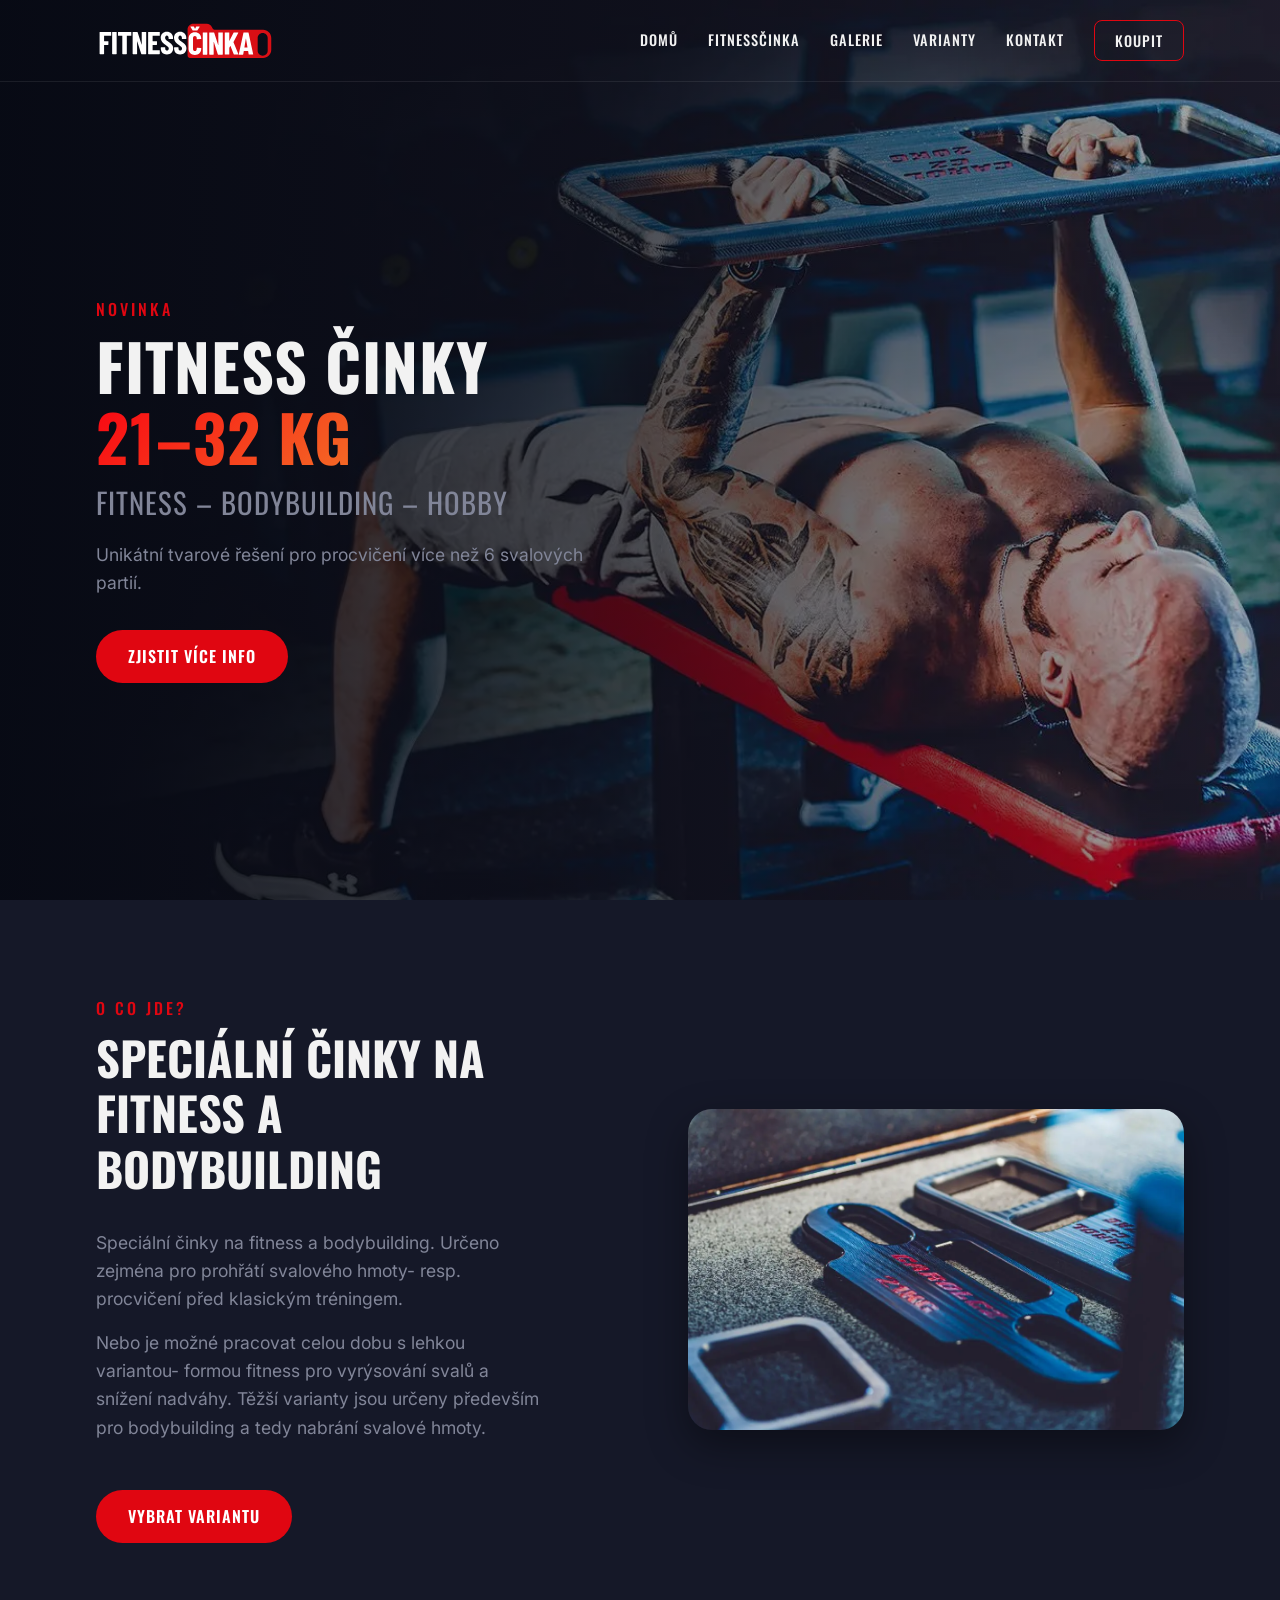
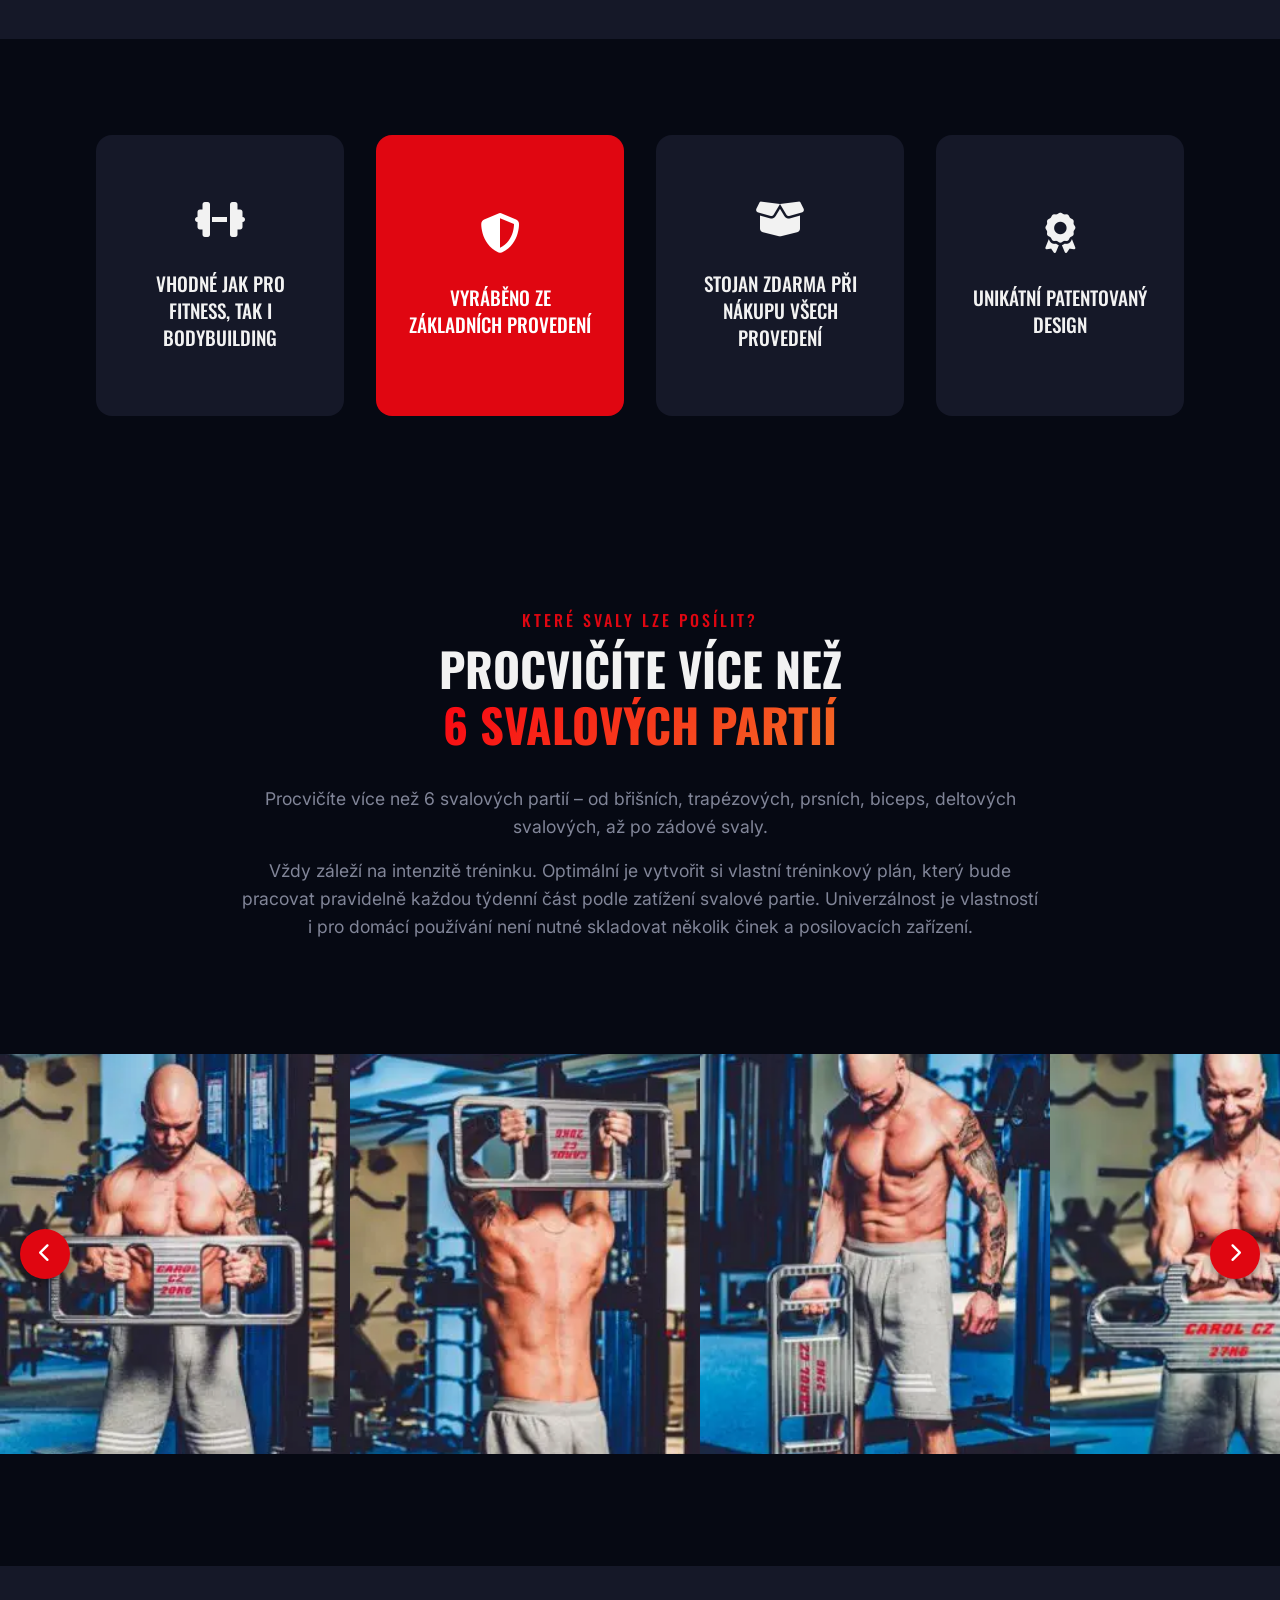
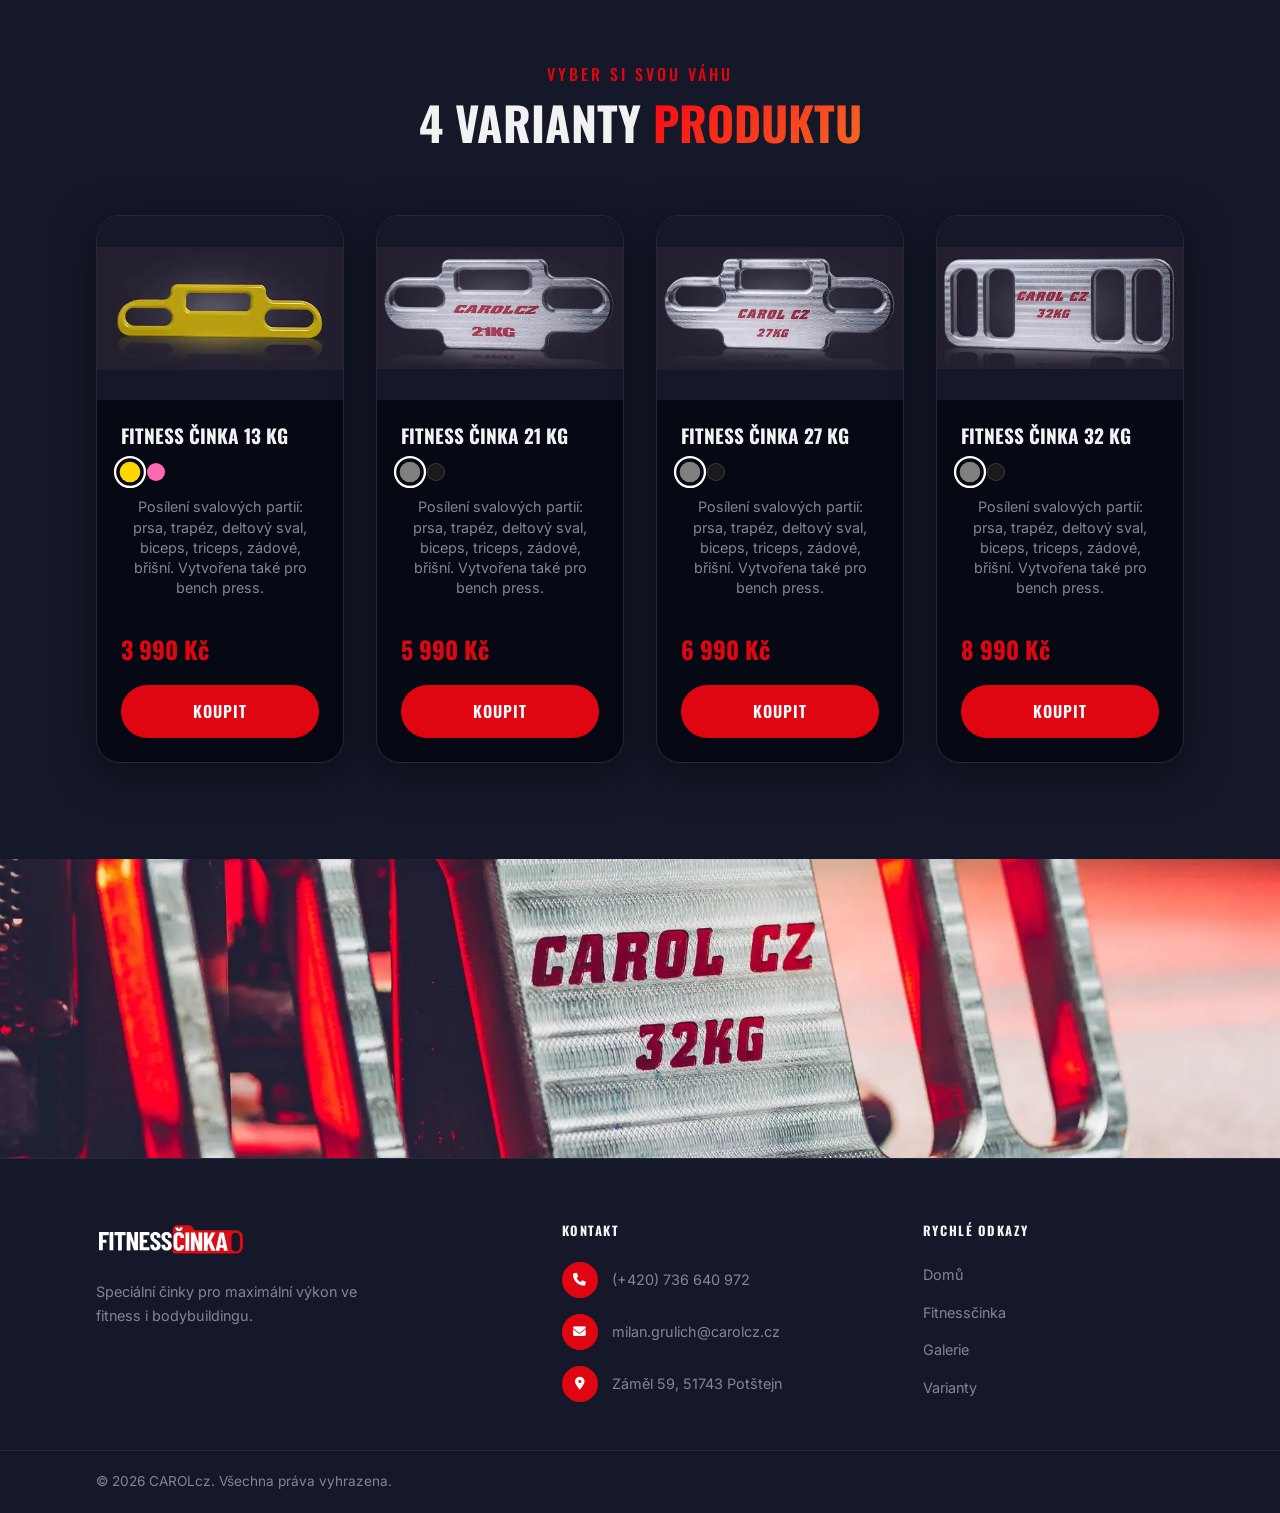
==== index.html @ 0a03e833 "init fitness cinka" ====
<!DOCTYPE html>
<html lang="cs">

<head>
    <meta charset="UTF-8">
    <meta name="viewport" content="width=device-width, initial-scale=1.0">
    <title>Fitnessčinka | Speciální činky na fitness a bodybuilding</title>
    <meta name="description"
        content="Unikátní tvarové řešení pro procvičení více než 6 svalových partií. Fitness činky 21-32 kg pro bodybuilding a domácí trénink.">

    <!-- Open Graph -->
    <meta property="og:title" content="Fitnessčinka - Unikátní fitness činky">
    <meta property="og:description"
        content="Speciální činky na fitness a bodybuilding. Unikátní tvarové řešení pro domácí trénink.">
    <meta property="og:type" content="website">
    <meta property="og:url" content="https://fitnesscinka.cz/"> <!-- Placeholder pro ostrý web -->

    <!-- Favicon -->
    <link rel="icon" type="image/png" sizes="32x32" href="Obrazky/icons/favicon-32x32.png">
    <link rel="icon" type="image/png" sizes="16x16" href="Obrazky/icons/favicon-16x16.png">

    <!-- Bezpečnostní hlavičky (simulace) -->
    <meta http-equiv="X-Content-Type-Options" content="nosniff">

    <!-- Fonts -->
    <link rel="preconnect" href="https://fonts.googleapis.com">
    <link rel="preconnect" href="https://fonts.gstatic.com" crossorigin>
    <link
        href="https://fonts.googleapis.com/css2?family=Inter:wght@400;500;600&family=Oswald:wght@500;600;700&display=swap"
        rel="stylesheet">

    <!-- Icons (FontAwesome) -->
    <link rel="stylesheet" href="https://cdnjs.cloudflare.com/ajax/libs/font-awesome/6.4.0/css/all.min.css">

    <!-- CSS -->
    <link rel="stylesheet" href="style.css">
</head>

<body>

    <!-- Header / Navigace -->
    <header class="header">
        <div class="container header__inner">
            <a href="#home" class="logo">
                <img src="Obrazky/svg/logo.svg" alt="Fitnessčinka Logo" width="150" height="auto">
            </a>

            <!-- Hamburger ikona -->
            <button class="mobile-menu-toggle" aria-label="Otevřít menu">
                <i class="fa-solid fa-bars"></i>
            </button>

            <!-- Navigační menu -->
            <nav class="nav">
                <ul class="nav__list">
                    <li><a href="#home" class="nav__link">Domů</a></li>
                    <li><a href="#fitnesscinka" class="nav__link">Fitnessčinka</a></li>
                    <li><a href="#galerie" class="nav__link">Galerie</a></li>
                    <li><a href="#varianty" class="nav__link">Varianty</a></li>
                    <li><a href="#kontakt" class="nav__link">Kontakt</a></li>
                    <li><a href="koupit.html" class="nav__link btn btn--nav">Koupit</a></li>
                </ul>
            </nav>
        </div>
    </header>

    <main>
        <!-- Home / Hero Sekce -->
        <section id="home" class="hero">
            <div class="hero__bg-image" style="background-image: url('Obrazky/slider/slider_01_2200.webp');"></div>
            <div class="hero__overlay"></div>

            <div class="container">
                <div class="hero__content">
                    <span class="hero__label">Novinka</span>
                    <h1 class="hero__title">
                        Fitness činky <br>
                        <span class="text-gradient">21–32 kg</span>
                    </h1>
                    <p class="hero__subtitle">Fitness – bodybuilding – hobby</p>
                    <p class="hero__desc">Unikátní tvarové řešení pro procvičení více než 6 svalových partií.</p>

                    <a href="#fitnesscinka" class="btn btn--primary hero__btn">Zjistit více info</a>
                </div>
            </div>
        </section>

        <!-- Sekce O produktu -->
        <section id="fitnesscinka" class="section bg-secondary">
            <div class="container split-section">
                <!-- Textový sloupec -->
                <div class="split-section__content">
                    <span class="section-label">O co jde?</span>
                    <h2 class="section-title">Speciální činky na fitness a bodybuilding</h2>
                    <p class="section-desc">
                        Speciální činky na fitness a bodybuilding. Určeno zejména pro prohřátí svalového hmoty- resp.
                        procvičení před klasickým tréningem.
                    </p>
                    <p class="section-desc">
                        Nebo je možné pracovat celou dobu s lehkou variantou- formou fitness pro vyrýsování svalů a
                        snížení nadváhy. Těžší varianty jsou určeny především pro bodybuilding a tedy nabrání svalové
                        hmoty.
                    </p>
                    <a href="#varianty" class="btn btn--primary section-btn">Vybrat variantu</a>
                </div>
                <!-- Obrázkový sloupec -->
                <div class="split-section__image">
                    <img src="Obrazky/content/about_1100.webp" alt="Fitness činka detail"
                        class="rounded-image shadow-lg" loading="lazy">
                </div>
            </div>
        </section>

        <!-- Sekce Benefity -->
        <section class="section">
            <div class="container">
                <div class="benefits-grid">
                    <!-- Box 1 -->
                    <div class="benefit-card">
                        <i class="fa-solid fa-dumbbell benefit-icon"></i>
                        <h3 class="benefit-title">Vhodné jak pro fitness, tak i bodybuilding</h3>
                    </div>
                    <!-- Box 2 (Highlighted) -->
                    <div class="benefit-card benefit-card--highlight">
                        <i class="fa-solid fa-shield-halved benefit-icon"></i>
                        <h3 class="benefit-title">Vyráběno ze základních provedení</h3>
                    </div>
                    <!-- Box 3 -->
                    <div class="benefit-card">
                        <i class="fa-solid fa-box-open benefit-icon"></i>
                        <h3 class="benefit-title">Stojan ZDARMA při nákupu všech provedení</h3>
                    </div>
                    <!-- Box 4 -->
                    <div class="benefit-card">
                        <i class="fa-solid fa-award benefit-icon"></i>
                        <h3 class="benefit-title">Unikátní patentovaný design</h3>
                    </div>
                </div>
            </div>
        </section>

        <!-- Sekce Svaly / Use Case -->
        <section id="galerie" class="section text-center">
            <div class="container section-svaly__header">
                <span class="section-label">Které svaly lze posílit?</span>
                <h2 class="section-title">
                    Procvičíte více než <br> <span class="text-gradient">6 svalových partií</span>
                </h2>
                <div class="section-desc-center">
                    <p class="section-desc">
                        Procvičíte více než 6 svalových partií – od břišních, trapézových, prsních, biceps, deltových
                        svalových, až po zádové svaly.
                    </p>
                    <p class="section-desc">
                        Vždy záleží na intenzitě tréninku. Optimální je vytvořit si vlastní tréninkový plán, který bude
                        pracovat pravidelně každou týdenní část podle zatížení svalové partie. Univerzálnost je
                        vlastností i pro domácí používání není nutné skladovat několik činek a posilovacích zařízení.
                    </p>
                </div>
            </div>

            <div class="gallery-container">
                <button class="slider-btn slider-btn--prev" aria-label="Předchozí foto"><i
                        class="fa-solid fa-chevron-left"></i></button>
                <div class="gallery-track" id="gallery-slider">
                    <a href="Obrazky/content/gallery/01_fitness_cinky_b.jpg" class="gallery-item" target="_blank"
                        title="Zvětšit fotku">
                        <img src="Obrazky/content/gallery/01_fitness_cinky.webp" alt="Fitness činka cvik 1"
                            loading="lazy">
                    </a>
                    <a href="Obrazky/content/gallery/02_fitness_cinky_b.jpg" class="gallery-item" target="_blank">
                        <img src="Obrazky/content/gallery/02_fitness_cinky.webp" alt="Fitness činka cvik 2"
                            loading="lazy">
                    </a>
                    <a href="Obrazky/content/gallery/03_fitness_cinky_b.jpg" class="gallery-item" target="_blank">
                        <img src="Obrazky/content/gallery/03_fitness_cinky.webp" alt="Fitness činka cvik 3"
                            loading="lazy">
                    </a>
                    <a href="Obrazky/content/gallery/04_fitness_cinky_b.jpg" class="gallery-item" target="_blank">
                        <img src="Obrazky/content/gallery/04_fitness_cinky.webp" alt="Fitness činka cvik 4"
                            loading="lazy">
                    </a>
                    <a href="Obrazky/content/gallery/05_fitness_cinky_b.jpg" class="gallery-item" target="_blank">
                        <img src="Obrazky/content/gallery/05_fitness_cinky.webp" alt="Fitness činka cvik 5"
                            loading="lazy">
                    </a>
                    <a href="Obrazky/content/gallery/06_fitness_cinky_b.jpg" class="gallery-item" target="_blank">
                        <img src="Obrazky/content/gallery/06_fitness_cinky.webp" alt="Fitness činka cvik 6"
                            loading="lazy">
                    </a>
                    <a href="Obrazky/content/gallery/07_fitness_cinky_b.jpg" class="gallery-item" target="_blank">
                        <img src="Obrazky/content/gallery/07_fitness_cinky.webp" alt="Fitness činka cvik 7"
                            loading="lazy">
                    </a>
                    <a href="Obrazky/content/gallery/08_fitness_cinky_b.jpg" class="gallery-item" target="_blank">
                        <img src="Obrazky/content/gallery/08_fitness_cinky.webp" alt="Fitness činka cvik 8"
                            loading="lazy">
                    </a>
                </div>
                <button class="slider-btn slider-btn--next" aria-label="Další foto"><i
                        class="fa-solid fa-chevron-right"></i></button>
            </div>
        </section>

        <!-- Sekce Produkty / Varianty -->
        <section id="varianty" class="section bg-secondary">
            <div class="container text-center">
                <span class="section-label">Vyber si svou váhu</span>
                <h2 class="section-title">4 varianty <span class="text-gradient">produktu</span></h2>

                <div class="products-grid">
                    <!-- Produkt 1 -->
                    <div class="product-card">
                        <div class="product-card__image">
                            <picture>
                                <source srcset="Obrazky/content/products/product_04.webp" type="image/webp">
                                <img src="Obrazky/content/products/product_04.jpg" alt="Fitness činka 13 kg"
                                    loading="lazy">
                            </picture>
                        </div>
                        <div class="product-card__content">
                            <h3 class="product-card__title">Fitness činka 13 kg</h3>
                            <div class="product-card__colors">
                                <button class="color-dot color-yellow color-dot--active" title="žlutá" data-varianta="13kg-zluta" aria-label="Vybrat žlutou"></button>
                                <button class="color-dot color-pink" title="růžová" data-varianta="13kg-ruzova" aria-label="Vybrat růžovou"></button>
                            </div>
                            <p class="product-card__desc">Posílení svalových partií: prsa, trapéz, deltový sval, biceps,
                                triceps, zádové, břišní. Vytvořena také pro bench press.</p>
                            <div class="product-card__footer">
                                <span class="product-card__price">3 990 Kč</span>
                                <a href="koupit.html?varianta=13kg-zluta" class="btn btn--primary order-link">Koupit</a>
                            </div>
                        </div>
                    </div>

                    <!-- Produkt 2 -->
                    <div class="product-card">
                        <div class="product-card__image">
                            <picture>
                                <source srcset="Obrazky/content/products/product_01-2.webp" type="image/webp">
                                <img src="Obrazky/content/products/product_01-2.jpg" alt="Fitness činka 21 kg"
                                    loading="lazy">
                            </picture>
                        </div>
                        <div class="product-card__content">
                            <h3 class="product-card__title">Fitness činka 21 kg</h3>
                            <div class="product-card__colors">
                                <button class="color-dot color-grey color-dot--active" title="stříbrná" data-varianta="21kg-stribrna" aria-label="Vybrat stříbrnou"></button>
                                <button class="color-dot color-black" title="černá" data-varianta="21kg-cerna" aria-label="Vybrat černou"></button>
                            </div>
                            <p class="product-card__desc">Posílení svalových partií: prsa, trapéz, deltový sval, biceps,
                                triceps, zádové, břišní. Vytvořena také pro bench press.</p>
                            <div class="product-card__footer">
                                <span class="product-card__price">5 990 Kč</span>
                                <a href="koupit.html?varianta=21kg-stribrna" class="btn btn--primary order-link">Koupit</a>
                            </div>
                        </div>
                    </div>

                    <!-- Produkt 3 -->
                    <div class="product-card">
                        <div class="product-card__image">
                            <picture>
                                <source srcset="Obrazky/content/products/product_02-2.webp" type="image/webp">
                                <img src="Obrazky/content/products/product_02-2.jpg" alt="Fitness činka 27 kg"
                                    loading="lazy">
                            </picture>
                        </div>
                        <div class="product-card__content">
                            <h3 class="product-card__title">Fitness činka 27 kg</h3>
                            <div class="product-card__colors">
                                <button class="color-dot color-grey color-dot--active" title="stříbrná" data-varianta="27kg-stribrna" aria-label="Vybrat stříbrnou"></button>
                                <button class="color-dot color-black" title="černá" data-varianta="27kg-cerna" aria-label="Vybrat černou"></button>
                            </div>
                            <p class="product-card__desc">Posílení svalových partií: prsa, trapéz, deltový sval, biceps,
                                triceps, zádové, břišní. Vytvořena také pro bench press.</p>
                            <div class="product-card__footer">
                                <span class="product-card__price">6 990 Kč</span>
                                <a href="koupit.html?varianta=27kg-stribrna" class="btn btn--primary order-link">Koupit</a>
                            </div>
                        </div>
                    </div>

                    <!-- Produkt 4 -->
                    <div class="product-card">
                        <div class="product-card__image">
                            <picture>
                                <source srcset="Obrazky/content/products/product_03-2.webp" type="image/webp">
                                <img src="Obrazky/content/products/product_03-2.jpg" alt="Fitness činka 32 kg"
                                    loading="lazy">
                            </picture>
                        </div>
                        <div class="product-card__content">
                            <h3 class="product-card__title">Fitness činka 32 kg</h3>
                            <div class="product-card__colors">
                                <button class="color-dot color-grey color-dot--active" title="stříbrná" data-varianta="32kg-stribrna" aria-label="Vybrat stříbrnou"></button>
                                <button class="color-dot color-black" title="černá" data-varianta="32kg-cerna" aria-label="Vybrat černou"></button>
                            </div>
                            <p class="product-card__desc">Posílení svalových partií: prsa, trapéz, deltový sval, biceps,
                                triceps, zádové, břišní. Vytvořena také pro bench press.</p>
                            <div class="product-card__footer">
                                <span class="product-card__price">8 990 Kč</span>
                                <a href="koupit.html?varianta=32kg-stribrna" class="btn btn--primary order-link">Koupit</a>
                            </div>
                        </div>
                    </div>
                </div>
            </div>
        </section>

        <!-- Sekce Full Width Banner -->
        <section class="banner">
            <picture class="banner__picture">
                <source
                    type="image/webp"
                    srcset="Obrazky/content/banners/banner_01_400.webp 400w,
                            Obrazky/content/banners/banner_01_800.webp 800w,
                            Obrazky/content/banners/banner_01_1200.webp 1200w,
                            Obrazky/content/banners/banner_01_1800.webp 1800w,
                            Obrazky/content/banners/banner_01_2200.webp 2200w"
                    sizes="100vw">
                <source
                    type="image/jpeg"
                    srcset="Obrazky/content/banners/banner_01_400.jpg 400w,
                            Obrazky/content/banners/banner_01_800.jpg 800w,
                            Obrazky/content/banners/banner_01_1200.jpg 1200w,
                            Obrazky/content/banners/banner_01_1800.jpg 1800w,
                            Obrazky/content/banners/banner_01_2200.jpg 2200w"
                    sizes="100vw">
                <img src="Obrazky/content/banners/banner_01_1200.jpg" alt="Carol CZ fitness činka 32 kg" loading="lazy">
            </picture>
        </section>
    </main>

    <!-- Footer / Patička -->
    <footer class="footer" id="kontakt">
        <div class="container footer__inner">
            <!-- Sloupec 1: Logo + popis -->
            <div class="footer__col footer__col--brand">
                <a href="#home" class="footer__logo">
                    <img src="Obrazky/svg/logo.svg" alt="Fitnessčinka Logo" width="150" height="auto">
                </a>
                <p class="footer__text">Speciální činky pro maximální výkon ve fitness i bodybuildingu.</p>
            </div>

            <!-- Sloupec 2: Kontakt -->
            <div class="footer__col">
                <h3 class="footer__title">Kontakt</h3>
                <ul class="footer__contact-list">
                    <li>
                        <span class="footer__icon"><i class="fa-solid fa-phone"></i></span>
                        <a href="tel:+420736640972">(+420) 736 640 972</a>
                    </li>
                    <li>
                        <span class="footer__icon"><i class="fa-solid fa-envelope"></i></span>
                        <a href="mailto:milan.grulich@carolcz.cz">milan.grulich@carolcz.cz</a>
                    </li>
                    <li>
                        <span class="footer__icon"><i class="fa-solid fa-location-dot"></i></span>
                        <address class="footer__address">Záměl 59, 51743 Potštejn</address>
                    </li>
                </ul>
            </div>

            <!-- Sloupec 3: Rychlé odkazy -->
            <div class="footer__col">
                <h3 class="footer__title">Rychlé odkazy</h3>
                <ul class="footer__links">
                    <li><a href="#home">Domů</a></li>
                    <li><a href="#fitnesscinka">Fitnessčinka</a></li>
                    <li><a href="#galerie">Galerie</a></li>
                    <li><a href="#varianty">Varianty</a></li>
                </ul>
            </div>
        </div>

        <div class="footer__bottom">
            <div class="container">
                <p>© <span id="footerYear"></span> CAROLcz. Všechna práva vyhrazena.</p>
            </div>
        </div>
    </footer>

    <!-- Lightbox (Skrytý překryv vrstva pro fotky) -->
    <div class="lightbox" id="lightbox">
        <button class="lightbox__close" aria-label="Zavřít"><i class="fa-solid fa-xmark"></i></button>
        <img class="lightbox__img" id="lightbox-img" src="" alt="Detail fotky">
    </div>

    <!-- Back to Top -->
    <button class="btt" id="bttBtn" aria-label="Zpět nahoru">
        <svg class="btt__ring" viewBox="0 0 52 52" aria-hidden="true">
            <defs>
                <linearGradient id="bttGradient" x1="0%" y1="100%" x2="100%" y2="0%">
                    <stop offset="0%"   stop-color="#e63946"/>
                    <stop offset="50%"  stop-color="#ff9f43"/>
                    <stop offset="100%" stop-color="#a29bfe"/>
                </linearGradient>
            </defs>
            <circle class="btt__track" cx="26" cy="26" r="23"/>
            <circle class="btt__progress" id="bttProgress" cx="26" cy="26" r="23"/>
        </svg>
        <i class="fa-solid fa-chevron-up btt__icon"></i>
    </button>

    <!-- JS -->
    <script src="script.js"></script>
</body>

</html>
---- style.css ----
/* =========================================
   1. CSS VARIABLES & THEME SETUP
   ========================================= */
:root {
    /* Colors */
    --primary: #e00611;
    --secondary: #151828;
    --bg-color: #060913;
    --bg-secondary: #151828;

    --text-main: #333333;
    /* Pro případ světlého pozadí */
    --text-heading: #f2f2f2;
    --text-muted: #818598;
    --text-btn: #ffffff;

    --gradient: linear-gradient(135deg, rgb(249, 6, 18), rgb(244, 106, 37));

    /* Fonts */
    --font-heading: 'Oswald', sans-serif;
    --font-body: 'Inter', sans-serif;

    /* Layout */
    --container-width: 85%;
    --container-max: 1400px;
    --spacing-xs: 0.5rem;
    --spacing-sm: 1rem;
    --spacing-md: 2rem;
    --spacing-lg: 4rem;
    --spacing-xl: 6rem;

    /* UI Elements */
    --border-radius: 16px;
    --border-radius-btn: 30px;
    --border-color: hsl(230 20% 18%);
    --shadow-card: 0 10px 40px hsl(230 50% 2% / .5);
    --shadow-subtle: 0 4px 20px rgba(0, 0, 0, 0.2);
    --transition-fast: 0.2s ease-in-out;
    --transition-normal: 0.3s ease-in-out;
}

/* =========================================
   2. RESET & BASE STYLES
   ========================================= */
* {
    margin: 0;
    padding: 0;
    box-sizing: border-box;
}

html {
    scroll-behavior: smooth;
    font-size: 16px;
    /* 1rem = 16px */
}

body {
    font-family: var(--font-body);
    background-color: var(--bg-color);
    color: var(--text-heading);
    line-height: 1.6;
    overflow-x: hidden;
}

/* Zrušení zarovnání do bloku */
p,
td,
li {
    text-align: left;
    /* Nikdy nezarovnávat do bloku */
}

h1,
h2,
h3,
h4,
h5,
h6 {
    font-family: var(--font-heading);
    color: var(--text-heading);
    text-transform: uppercase;
    line-height: 1.2;
    margin-bottom: var(--spacing-sm);
}

/* Fluid typografie pro nadpisy */
h1 {
    font-size: clamp(3rem, 5vw, 6rem);
    letter-spacing: 1px;
    line-height: 1.1;
}

h2 {
    font-size: clamp(1.8rem, 3vw + 0.5rem, 3.2rem);
}

h3 {
    font-size: clamp(1.5rem, 3vw + 1rem, 2.5rem);
}

a {
    text-decoration: none;
    color: inherit;
}

img {
    max-width: 100%;
    height: auto;
    display: block;
}

ul {
    list-style: none;
}

.text-gradient {
    background: var(--gradient);
    -webkit-background-clip: text;
    background-clip: text;
    -webkit-text-fill-color: transparent;
    display: inline-block;
}

/* =========================================
   3. LAYOUT / UTILITIES
   ========================================= */
.container {
    width: var(--container-width);
    max-width: var(--container-max);
    margin: 0 auto;
}

/* =========================================
   4. COMPONENTS (Buttons, etc.)
   ========================================= */
.btn {
    display: inline-flex;
    align-items: center;
    justify-content: center;
    font-family: var(--font-heading);
    font-size: 1rem;
    font-weight: 600;
    padding: 14px 32px;
    border-radius: var(--border-radius-btn);
    transition: transform var(--transition-fast), box-shadow var(--transition-fast), background var(--transition-fast);
    cursor: pointer;
    text-transform: uppercase;
    letter-spacing: 1px;
    border: none;
}

.btn--primary {
    background-color: var(--primary);
    color: var(--text-btn);
}

.btn--primary:hover {
    transform: translateY(-3px);
    box-shadow: 0 10px 20px rgba(224, 6, 17, 0.4);
}

.btn--nav {
    background: transparent;
    border: 1px solid var(--primary);
    color: var(--text-heading);
    padding: 8px 20px;
    border-radius: 8px;
    /* Jemnější radius v menu */
}

.btn--nav:hover {
    background-color: var(--primary);
    color: var(--text-btn);
}

/* =========================================
   5. HEADER & NAVIGATION
   ========================================= */
.header {
    position: fixed;
    top: 0;
    left: 0;
    width: 100%;
    border-bottom: 1px solid rgba(255, 255, 255, 0.08);
    z-index: 1000;
    padding: 20px 0;
    transition: background-color var(--transition-normal), padding var(--transition-normal);
}

.header.scrolled {
    background-color: rgba(6, 9, 19, 0.95);
    backdrop-filter: blur(10px);
    padding: 10px 0;
    border-bottom: 1px solid rgba(255, 255, 255, 0.05);
}

.header__inner {
    display: flex;
    justify-content: space-between;
    align-items: center;
}

.logo img {
    height: 40px;
    /* Výchozí velikost */
    width: auto;
}

.nav__list {
    display: flex;
    align-items: center;
    gap: 30px;
}

.nav__link {
    font-family: var(--font-heading);
    font-size: 0.9rem;
    font-weight: 500;
    color: var(--text-heading);
    text-transform: uppercase;
    letter-spacing: 1px;
    transition: color var(--transition-fast);
}

.nav__link:hover:not(.btn) {
    color: var(--primary);
}

.mobile-menu-toggle {
    display: none;
    background: transparent;
    border: none;
    color: var(--text-heading);
    font-size: 1.5rem;
    cursor: pointer;
}

/* =========================================
   6. GENERAL SECTIONS
   ========================================= */
.section {
    padding: var(--spacing-xl) 0;
}

.bg-secondary {
    background-color: var(--bg-secondary);
}

.section-label {
    display: inline-block;
    color: var(--primary);
    font-family: var(--font-heading);
    font-size: 1rem;
    font-weight: 500;
    text-transform: uppercase;
    letter-spacing: 3px;
    margin-bottom: var(--spacing-xs);
}

.section-title {
    margin-bottom: var(--spacing-md);
}

.section-desc {
    color: var(--text-muted);
    font-size: 1.1rem;
    margin-bottom: var(--spacing-sm);
}

.section-desc:last-of-type {
    margin-bottom: var(--spacing-md);
}

.section-btn {
    margin-top: var(--spacing-sm);
}

/* =========================================
   7. HERO SECTION
   ========================================= */
.hero {
    position: relative;
    min-height: 100vh;
    display: flex;
    align-items: center;
    padding-top: 80px;
    /* Offset for header */
}

.hero__bg-image {
    position: absolute;
    top: 0;
    left: 0;
    width: 100%;
    height: 100%;
    background-size: cover;
    background-position: center top;
    z-index: -2;
}

.hero__overlay {
    position: absolute;
    top: 0;
    left: 0;
    width: 100%;
    height: 100%;
    background: linear-gradient(to right, rgba(6, 9, 19, 0.95) 0%, rgba(6, 9, 19, 0.7) 50%, rgba(6, 9, 19, 0.3) 100%);
    z-index: -1;
}

.hero__content {
    max-width: 650px;
    /* Nechceme text roztahovat moc do prava */
}

.hero__label {
    display: inline-block;
    color: var(--primary);
    font-family: var(--font-heading);
    font-size: 1rem;
    font-weight: 500;
    text-transform: uppercase;
    letter-spacing: 3px;
    margin-bottom: 8px;
    /* Zmenšená mezera od H1 */
}

.hero__title {
    margin-bottom: 0.5rem;
}

.hero__subtitle {
    font-family: var(--font-heading);
    color: var(--text-muted);
    font-size: clamp(1.2rem, 2vw + 0.5rem, 1.8rem);
    text-transform: uppercase;
    margin-bottom: var(--spacing-sm);
    font-weight: 400;
    letter-spacing: 1px;
}

.hero__desc {
    color: var(--text-muted);
    font-size: 1.1rem;
    margin-bottom: var(--spacing-md);
    max-width: 80%;
    /* Šířka textu */
}

/* =========================================
   7. MEDIA QUERIES (Mobile)
   ========================================= */
@media (max-width: 991px) {
    .container {
        width: 90%;
    }
    .nav {
        position: absolute;
        top: 100%;
        left: 0;
        width: 100%;
        background-color: var(--bg-secondary);
        padding: 2rem 0;
        box-shadow: 0 15px 30px rgba(0,0,0,0.5);
        opacity: 0;
        visibility: hidden;
        pointer-events: none;
        transition: opacity var(--transition-normal), visibility var(--transition-normal);
        display: flex;
        justify-content: center;
    }

    .nav.nav--active {
        opacity: 1;
        visibility: visible;
        pointer-events: auto;
    }

    .nav__list {
        flex-direction: column;
        align-items: center;
        gap: 20px;
    }

    .mobile-menu-toggle {
        display: block;
    }

    .hero__overlay {
        background: linear-gradient(to bottom, rgba(6, 9, 19, 0.6) 0%, rgba(6, 9, 19, 0.9) 100%);
    }

    .hero__content {
        margin-top: 30vh;
    }

    .section {
        padding: var(--spacing-lg) 0;
    }
}

/* =========================================
   8. SPLIT SECTION
   ========================================= */
.split-section {
    display: grid;
    grid-template-columns: 1fr 1fr;
    gap: var(--spacing-xl);
    align-items: center;
}

.split-section__content {
    max-width: 90%;
}

.rounded-image {
    border-radius: 24px;
    width: 100%;
    height: auto;
    display: block;
    transition: transform var(--transition-normal);
}

.rounded-image:hover {
    transform: translateY(-5px);
}

.shadow-lg {
    box-shadow: 0 15px 40px rgba(0, 0, 0, 0.4);
}

/* =========================================
   9. BENEFITS SECTION
   ========================================= */
.benefits-grid {
    display: grid;
    grid-template-columns: repeat(4, 1fr);
    gap: var(--spacing-md);
}

.benefit-card {
    background-color: var(--bg-secondary);
    padding: var(--spacing-lg) var(--spacing-md);
    text-align: center;
    border-radius: var(--border-radius);
    transition: transform var(--transition-normal), box-shadow var(--transition-normal);
    display: flex;
    flex-direction: column;
    align-items: center;
    justify-content: center;
    min-height: 250px;
}

.benefit-card:hover {
    transform: translateY(-5px);
    box-shadow: 0 10px 30px rgba(0, 0, 0, 0.5);
}

.benefit-card--highlight {
    background-color: var(--primary);
}

.benefit-icon {
    font-size: 2.5rem;
    color: var(--text-heading);
    margin-bottom: var(--spacing-md);
}

.benefit-card--highlight .benefit-icon,
.benefit-card--highlight .benefit-title {
    color: var(--text-btn);
}

.benefit-title {
    font-size: clamp(1rem, 1.5vw + 0.5rem, 1.2rem);
    font-weight: 500; /* Zúžený řez písma */
    margin-bottom: 0;
    text-align: center;
    line-height: 1.4;
    text-transform: uppercase;
}

/* =========================================
   10. SVALY & GALLERY SECTION
   ========================================= */
.text-center {
    text-align: center;
}

.text-center p {
    text-align: center;
}

.section-svaly__header {
    max-width: 800px;
    margin: 0 auto var(--spacing-xl) auto;
}

.section-desc-center {
    margin: var(--spacing-md) auto 0 auto;
}

.gallery-container {
    width: 100%;
    position: relative;
    margin: 0 auto;
}

.gallery-track {
    display: flex;
    gap: 0; /* Seamless flow - bez mezer */
    overflow-x: auto;
    scroll-snap-type: x mandatory;
    padding: var(--spacing-sm) 0;
    scrollbar-width: none; 
    -ms-overflow-style: none;
}

.gallery-track::-webkit-scrollbar {
    display: none;
}

.gallery-item {
    flex: 0 0 auto;
    width: clamp(260px, 40vw, 350px);
    height: clamp(300px, 45vw, 400px);
    scroll-snap-align: center;
    border-radius: 0; /* Zcela odstraněné zakulacení fotek na žádost */
    overflow: hidden;
    position: relative;
    transition: filter var(--transition-fast);
}

.gallery-item:hover {
    filter: brightness(1.2); /* Pouze zjasní fotku, aby se slider na hover neničil */
}

/* Nastavení tlačítek slideru */
.slider-btn {
    position: absolute;
    top: 50%;
    transform: translateY(-50%);
    background: var(--primary);
    color: white;
    border: none;
    width: 50px;
    height: 50px;
    border-radius: 50%;
    cursor: pointer;
    z-index: 10;
    font-size: 1.2rem;
    box-shadow: 0 4px 10px rgba(0,0,0,0.4);
    display: flex;
    align-items: center;
    justify-content: center;
    transition: background var(--transition-fast);
}

.slider-btn--prev {
    left: 20px;
}

.slider-btn--next {
    right: 20px;
}

.slider-btn:hover {
    background: #ff1e27;
}

/* Lightbox Styl */
.lightbox {
    position: fixed;
    top: 0;
    left: 0;
    width: 100%;
    height: 100%;
    background: rgba(6, 9, 19, 0.95);
    z-index: 9999;
    display: flex;
    justify-content: center;
    align-items: center;
    opacity: 0;
    pointer-events: none;
    transition: opacity var(--transition-normal);
}

.lightbox--active {
    opacity: 1;
    pointer-events: auto;
}

.lightbox__img {
    max-width: 90%;
    max-height: 90%;
    object-fit: contain;
    border-radius: 8px; /* Jemnější zakulacení pouze pro zvětšené foto */
    box-shadow: 0 10px 40px rgba(0,0,0,0.8);
}

.lightbox__close {
    position: absolute;
    top: 30px;
    right: 40px;
    background: transparent;
    border: none;
    color: var(--text-heading);
    font-size: 2.5rem;
    cursor: pointer;
    transition: color var(--transition-fast);
    z-index: 10000;
}

.lightbox__close:hover {
    color: var(--primary);
}

.gallery-item img {
    width: 100%;
    height: 100%;
    object-fit: cover;
    display: block;
}

@media (max-width: 991px) {
    .split-section {
        grid-template-columns: 1fr;
        gap: var(--spacing-lg);
    }
    
    .split-section__content {
        max-width: 100%;
        order: 2;
    }

    .split-section__image {
        order: 1;
    }

    .benefits-grid {
        grid-template-columns: repeat(2, 1fr);
    }

    /* Přesun šipek nad galerii pro menší obrazovky */
    .gallery-container {
        padding-top: 70px;
    }

    .slider-btn {
        top: 0;
        transform: none;
    }

    .slider-btn--prev {
        left: calc(50% - 60px);
    }

    .slider-btn--next {
        right: auto;
        left: calc(50% + 10px);
    }
}

/* =========================================
   11. PRODUCTS SECTION
   ========================================= */
.products-grid {
    display: grid;
    grid-template-columns: repeat(4, 1fr);
    gap: var(--spacing-md);
    margin-top: var(--spacing-lg);
}

.product-card {
    background-color: var(--bg-color);
    border-radius: 24px;
    padding: 0; /* Odstraněn globální padding */
    text-align: left;
    transition: transform var(--transition-normal), box-shadow var(--transition-normal);
    position: relative;
    border: 1px solid var(--border-color);
    box-shadow: var(--shadow-card);
    display: flex;
    flex-direction: column;
    overflow: hidden; /* Aby obrázek lícoval se zaoblenými rohy karty */
}

.product-card:hover {
    transform: translateY(-10px);
    box-shadow: 0 20px 40px rgba(0, 0, 0, 0.6);
}

.product-card__image {
    width: 100%;
    aspect-ratio: 4/3;
    overflow: hidden;
    margin-bottom: 0;
    background-color: var(--bg-secondary);
    display: flex;
    align-items: center;
    justify-content: center;
}

.product-card__image img {
    width: 100%;
    height: 100%;
    object-fit: contain;
    transition: transform var(--transition-normal);
}

.product-card:hover .product-card__image img {
    transform: scale(1.05);
}

.product-card__content {
    flex-grow: 1;
    display: flex;
    flex-direction: column;
    padding: 24px; /* Padding pouze pro textovou část */
}

.product-card__title {
    font-size: 1.2rem;
    margin-bottom: 16px;
}

.product-card__colors {
    display: flex;
    gap: 8px;
    margin-bottom: var(--spacing-sm);
}

.color-dot {
    width: 18px;
    height: 18px;
    border-radius: 50%;
    display: inline-block;
    border: none;
    padding: 0;
    cursor: pointer;
    outline: 2px solid transparent;
    outline-offset: 3px;
    transition: outline-color var(--transition-fast), transform var(--transition-fast);
}

.color-dot:hover {
    transform: scale(1.15);
}

.color-dot--active {
    outline-color: #ffffff;
    transform: scale(1.15);
}

.color-yellow { background-color: #ffd700; }
.color-pink { background-color: #ff69b4; }
.color-grey { background-color: #808080; }
.color-black { background-color: #1a1a1a; border: 1px solid rgba(255,255,255,0.15); }

.product-card__desc {
    color: var(--text-muted);
    font-size: 0.9rem;
    line-height: 1.4;
    margin-bottom: var(--spacing-md);
}

.product-card__footer {
    margin-top: auto;
    display: flex;
    flex-direction: column;
    gap: var(--spacing-sm);
}

.product-card__price {
    font-family: var(--font-heading);
    font-size: 1.5rem;
    color: var(--primary);
    font-weight: 700;
}

@media (max-width: 1200px) {
    .products-grid {
        grid-template-columns: repeat(2, 1fr);
    }
}

@media (max-width: 640px) {
    .products-grid {
        grid-template-columns: 1fr;
    }

    .product-card .product-card__desc {
        text-align: left;
    }
}

/* =========================================
   12. BANNER
   ========================================= */
.banner {
    width: 100%;
    line-height: 0;
}

.banner__picture {
    display: block;
    width: 100%;
}

.banner__picture img {
    width: 100%;
    height: auto;
    display: block;
    object-fit: cover;
}

/* =========================================
   13. FOOTER
   ========================================= */
.footer {
    background-color: var(--bg-secondary);
    padding-top: 64px;
    border-top: 1px solid rgba(255, 255, 255, 0.08);
}

.footer__inner {
    display: grid;
    grid-template-columns: 1.6fr 1.2fr 1fr;
    gap: 48px;
    padding-bottom: 48px;
}

.footer__logo {
    display: inline-block;
    margin-bottom: 16px;
}

.footer__text {
    color: var(--text-muted);
    font-size: 0.9rem;
    line-height: 1.7;
    max-width: 280px;
}

.footer__title {
    font-family: var(--font-heading);
    font-size: 0.8rem;
    letter-spacing: 0.12em;
    text-transform: uppercase;
    color: var(--text-heading);
    margin-bottom: 24px;
}

/* Kontaktní list s ikonami */
.footer__contact-list {
    list-style: none;
    display: flex;
    flex-direction: column;
    gap: 16px;
}

.footer__contact-list li {
    display: flex;
    align-items: center;
    gap: 14px;
    color: var(--text-muted);
    font-size: 0.9rem;
    line-height: 1.5;
}

.footer__icon {
    flex-shrink: 0;
    width: 36px;
    height: 36px;
    border-radius: 50%;
    background-color: var(--primary);
    display: flex;
    align-items: center;
    justify-content: center;
    color: #fff;
    font-size: 0.8rem;
}

.footer__address {
    font-style: normal;
    color: var(--text-muted);
}

/* Rychlé odkazy */
.footer__links {
    list-style: none;
    display: flex;
    flex-direction: column;
    gap: 12px;
}

.footer__links a,
.footer__contact-list a {
    color: var(--text-muted);
    text-decoration: none;
    font-size: 0.9rem;
    transition: color var(--transition-fast);
}

.footer__links a:hover,
.footer__contact-list a:hover {
    color: var(--primary);
}

/* Spodní lišta */
.footer__bottom {
    border-top: 1px solid rgba(255, 255, 255, 0.08);
    padding: 20px 0;
    text-align: center;
}

.footer__bottom p {
    color: var(--text-muted);
    font-size: 0.85rem;
}

/* Responzivita footeru */
@media (max-width: 768px) {
    .footer__inner {
        grid-template-columns: 1fr 1fr;
        gap: 36px;
    }

    .footer__col--brand {
        grid-column: 1 / -1;
    }

    .footer__text {
        max-width: 100%;
    }
}

@media (max-width: 480px) {
    .footer__inner {
        grid-template-columns: 1fr;
    }
}

/* =========================================
   14. BACK TO TOP
   ========================================= */
.btt {
    position: fixed;
    right: 24px;
    bottom: 24px;
    width: 52px;
    height: 52px;
    border: none;
    background: rgba(15, 15, 20, 0.75);
    backdrop-filter: blur(6px);
    border-radius: 50%;
    cursor: pointer;
    padding: 0;
    z-index: 900;
    opacity: 0;
    transform: translateY(16px);
    transition: opacity 0.35s ease, transform 0.35s ease, background 0.3s;
    display: flex;
    align-items: center;
    justify-content: center;
}

.btt--visible {
    opacity: 1;
    transform: translateY(0);
}

.btt:hover {
    background: rgba(15, 15, 20, 0.95);
}

.btt__ring {
    position: absolute;
    inset: 0;
    width: 100%;
    height: 100%;
    transform: rotate(-90deg);
    pointer-events: none;
}

.btt__track {
    fill: none;
    stroke: rgba(255, 255, 255, 0.1);
    stroke-width: 3;
}

.btt__progress {
    fill: none;
    stroke: url(#bttGradient);
    stroke-width: 3;
    stroke-linecap: round;
    stroke-dasharray: 144.51;
    stroke-dashoffset: 144.51;
    transition: stroke-dashoffset 0.12s linear;
}

.btt__icon {
    color: #fff;
    font-size: 0.9rem;
    pointer-events: none;
}

/* =========================================
   15. ORDER PAGE (koupit.html)
   ========================================= */

/* Hero */
.order-hero {
    position: relative;
    width: 100%;
    height: 52vh;
    min-height: 320px;
    overflow: hidden;
    display: flex;
    align-items: flex-end;
}

.order-hero__bg {
    position: absolute;
    inset: 0;
    width: 100%;
    height: 100%;
}

.order-hero__bg img {
    width: 100%;
    height: 100%;
    object-fit: cover;
    object-position: center 30%;
    display: block;
}

.order-hero__overlay {
    position: absolute;
    inset: 0;
    background: linear-gradient(to bottom, rgba(6,9,19,0.5) 0%, rgba(6,9,19,0.75) 100%);
}

.order-back {
    position: absolute;
    top: 28px;
    left: 28px;
    display: inline-flex;
    align-items: center;
    gap: 8px;
    color: var(--text-heading);
    text-decoration: none;
    font-size: 0.875rem;
    font-weight: 500;
    background: rgba(6, 9, 19, 0.55);
    backdrop-filter: blur(6px);
    border: 1px solid rgba(255,255,255,0.12);
    padding: 8px 18px;
    border-radius: var(--border-radius-btn);
    transition: background var(--transition-fast), border-color var(--transition-fast);
    z-index: 10;
}

.order-back:hover {
    background: rgba(6, 9, 19, 0.85);
    border-color: var(--primary);
}

.order-hero__content {
    position: relative;
    z-index: 2;
    padding-bottom: 48px;
}

.order-hero__title {
    font-size: clamp(2rem, 4vw, 3rem);
    line-height: 1.15;
    margin-top: 12px;
}

/* Form sekce */
.order-container {
    max-width: 780px;
    margin: 0 auto;
}

.order-form-wrap {
    background: var(--bg-color);
    border: 1px solid var(--border-color);
    border-radius: 24px;
    padding: 48px;
}

.order-form__heading {
    font-size: 1.6rem;
    margin-bottom: 6px;
}

.order-form__subtext {
    color: var(--text-muted);
    font-size: 0.875rem;
    margin-bottom: 36px;
}

.required-star {
    color: var(--primary);
}

/* Form layout */
.order-form__row {
    display: grid;
    grid-template-columns: 1fr 1fr;
    gap: 20px;
}

.order-form__row--city {
    grid-template-columns: 1fr auto;
}

.form-group--psc {
    width: 130px;
}

.form-group {
    display: flex;
    flex-direction: column;
    gap: 8px;
    margin-bottom: 20px;
}

.form-label {
    font-size: 0.875rem;
    font-weight: 500;
    color: var(--text-heading);
}

.form-input {
    background: var(--bg-secondary);
    border: 1px solid var(--border-color);
    border-radius: 10px;
    padding: 12px 16px;
    font-family: var(--font-body);
    font-size: 0.9rem;
    color: var(--text-heading);
    outline: none;
    transition: border-color var(--transition-fast), box-shadow var(--transition-fast);
    width: 100%;
}

.form-input::placeholder {
    color: var(--text-muted);
}

.form-input:focus {
    border-color: var(--primary);
    box-shadow: 0 0 0 3px rgba(224, 6, 17, 0.15);
}

.form-select {
    appearance: none;
    background-image: url("data:image/svg+xml,%3Csvg xmlns='http://www.w3.org/2000/svg' width='12' height='8' viewBox='0 0 12 8'%3E%3Cpath fill='%23818598' d='M1 1l5 5 5-5'/%3E%3C/svg%3E");
    background-repeat: no-repeat;
    background-position: right 16px center;
    cursor: pointer;
}

.form-select option,
.form-select optgroup {
    background: var(--bg-secondary);
    color: var(--text-heading);
}

.form-textarea {
    resize: vertical;
    min-height: 120px;
}

.order-form__submit {
    width: 100%;
    padding: 16px;
    font-size: 1rem;
    margin-top: 8px;
    display: flex;
    align-items: center;
    justify-content: center;
    gap: 10px;
}

.order-form__gdpr {
    margin-top: 16px;
    font-size: 0.8rem;
    color: var(--text-muted);
    line-height: 1.6;
    text-align: center;
}

.order-form__gdpr a {
    color: var(--text-muted);
    text-decoration: underline;
    text-underline-offset: 3px;
    transition: color var(--transition-fast);
}

.order-form__gdpr a:hover {
    color: var(--primary);
}

/* Responzivita formuláře */
@media (max-width: 640px) {
    .order-form-wrap {
        padding: 28px 20px;
    }

    .order-form__row,
    .order-form__row--city {
        grid-template-columns: 1fr;
    }

    .form-group--psc {
        width: 100%;
    }
}
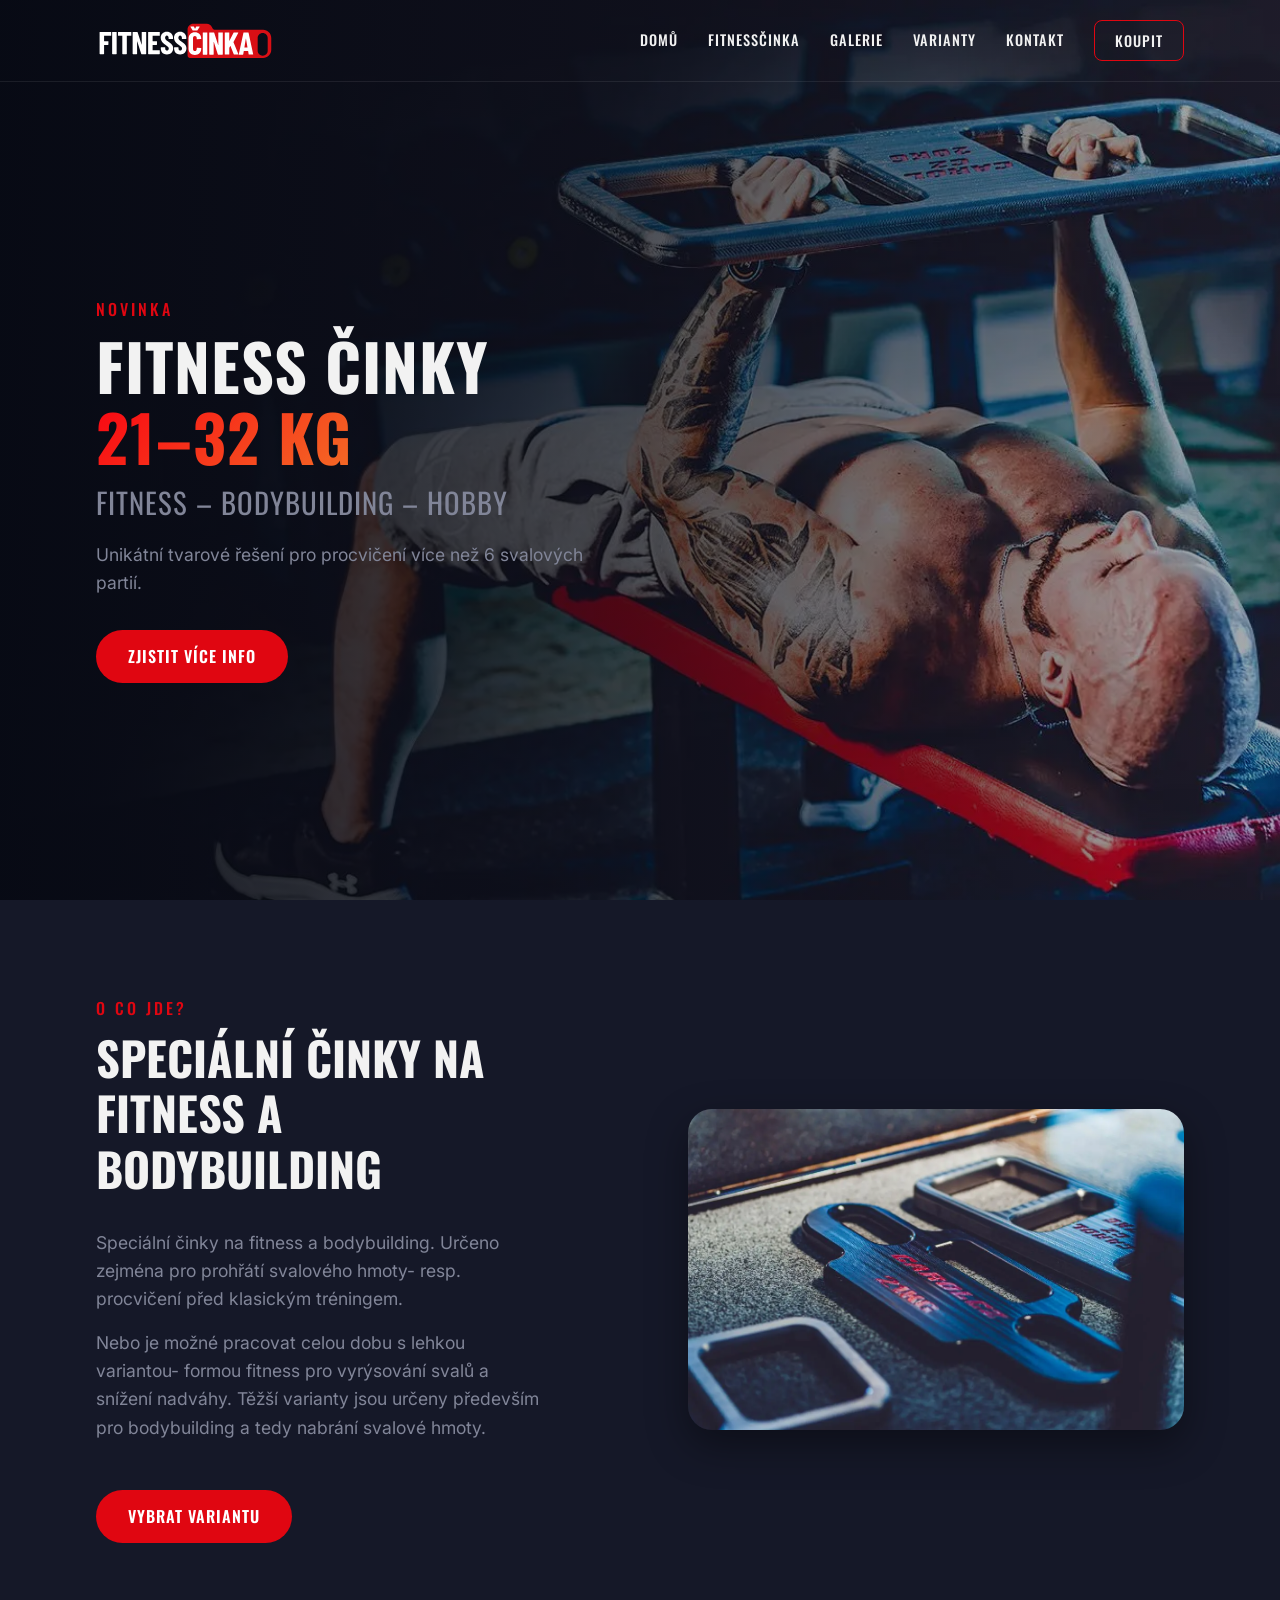
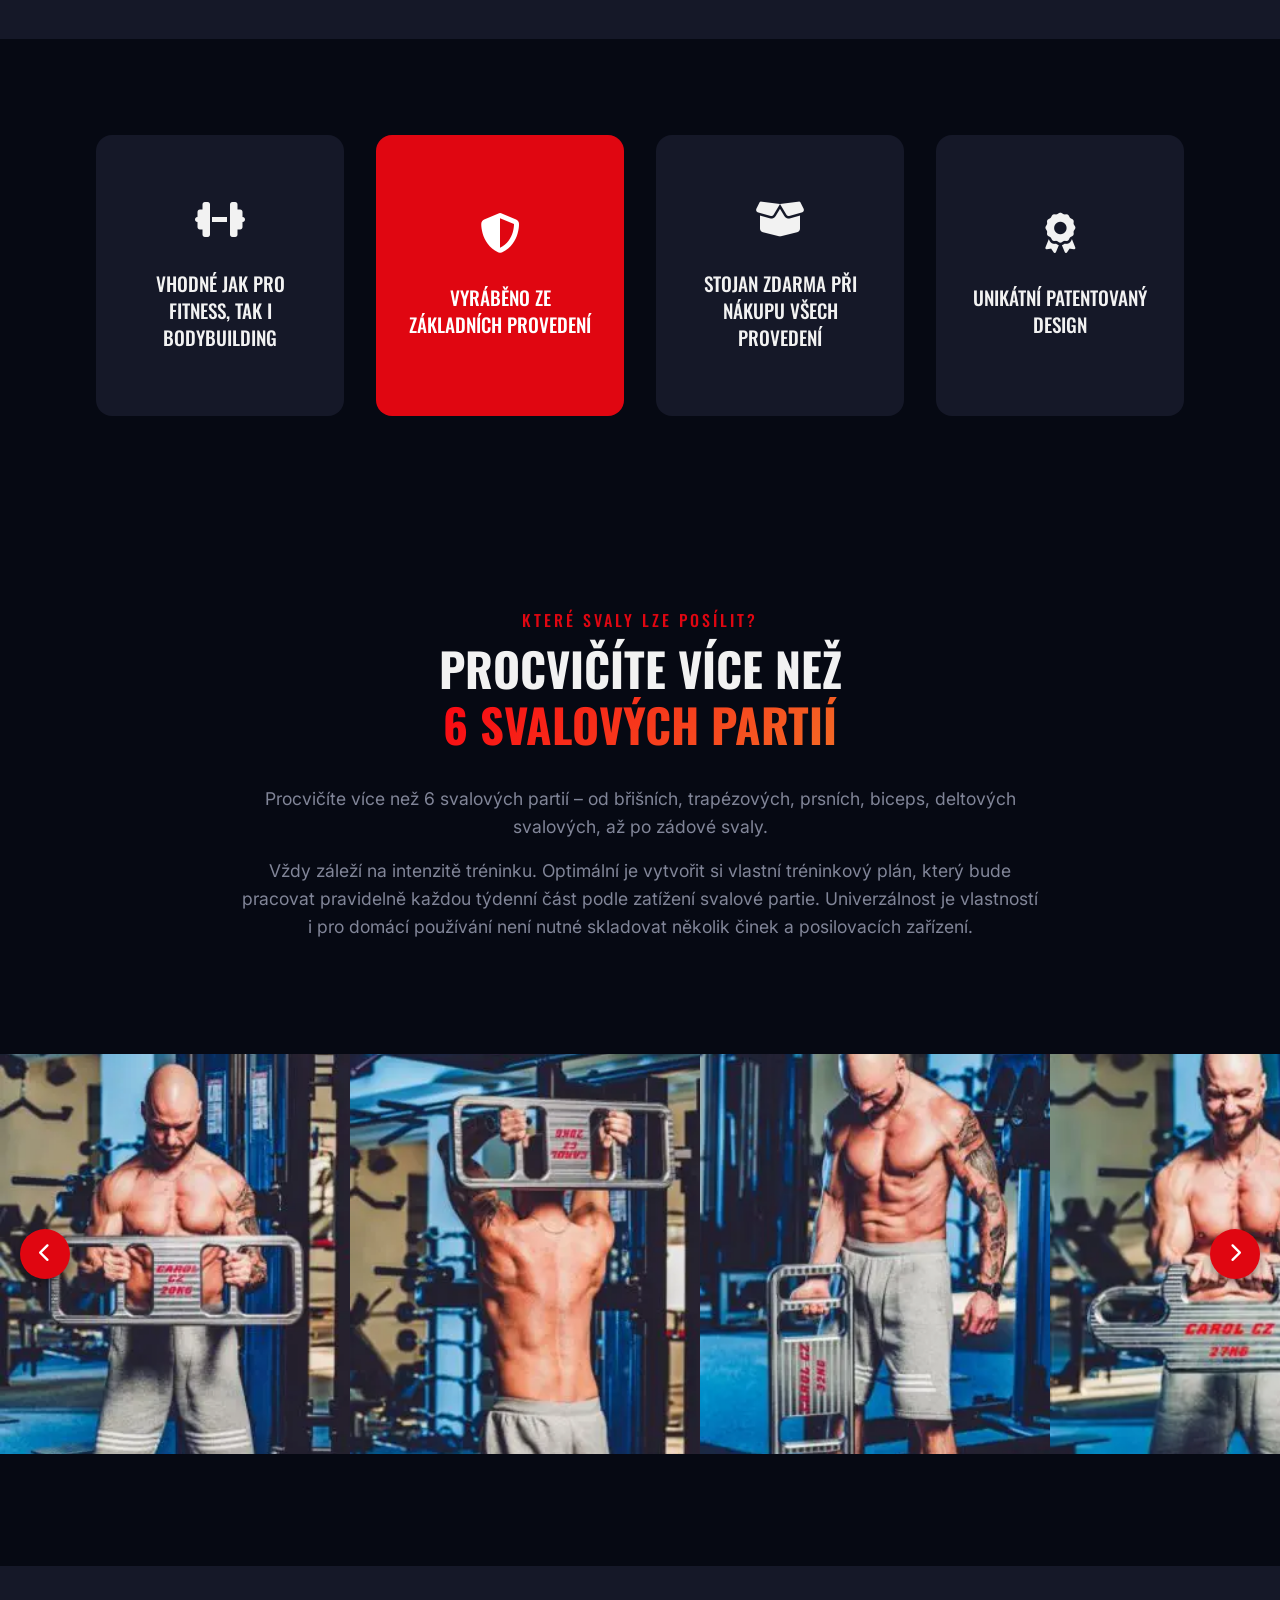
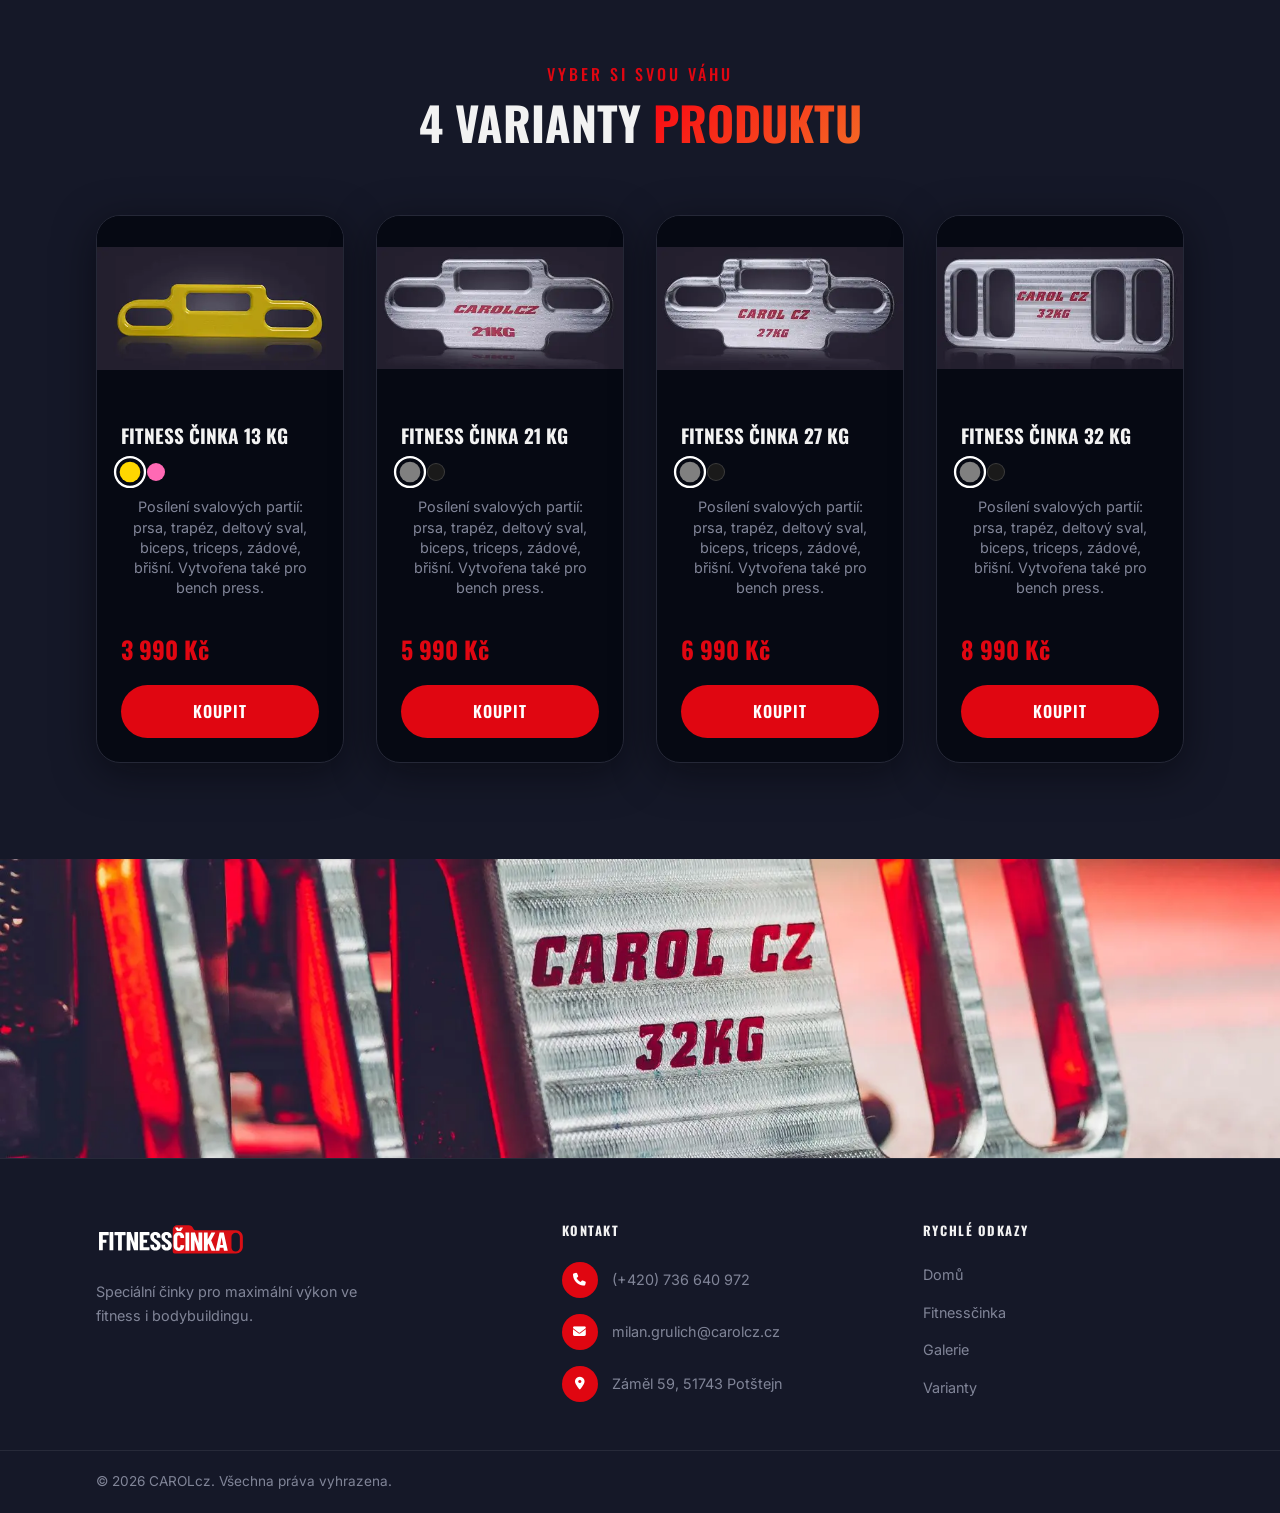
==== commit 812d95fa: "mobile respo" ====
--- a/index.html
+++ b/index.html
@@ -144,7 +144,7 @@
             <div class="container section-svaly__header">
                 <span class="section-label">Které svaly lze posílit?</span>
                 <h2 class="section-title">
-                    Procvičíte více než <br> <span class="text-gradient">6 svalových partií</span>
+                    Procvičíte více než <br class="br--desktop"> <span class="text-gradient">6 svalových partií</span>
                 </h2>
                 <div class="section-desc-center">
                     <p class="section-desc">
--- a/style.css
+++ b/style.css
@@ -641,13 +641,14 @@
         grid-template-columns: repeat(2, 1fr);
     }
 
-    /* Přesun šipek nad galerii pro menší obrazovky */
+    /* Přesun šipek pod galerii pro menší obrazovky */
     .gallery-container {
-        padding-top: 70px;
+        padding-bottom: 70px;
     }
 
     .slider-btn {
-        top: 0;
+        top: auto;
+        bottom: 0;
         transform: none;
     }
 
@@ -695,7 +696,7 @@
     aspect-ratio: 4/3;
     overflow: hidden;
     margin-bottom: 0;
-    background-color: var(--bg-secondary);
+    background-color: var(--bg-color);
     display: flex;
     align-items: center;
     justify-content: center;
@@ -785,7 +786,20 @@
 }
 
 @media (max-width: 640px) {
+    .hero {
+        min-height: 100vh;
+        min-height: 100dvh;
+    }
+
+    .br--desktop {
+        display: none;
+    }
+
     .products-grid {
+        grid-template-columns: 1fr;
+    }
+
+    .benefits-grid {
         grid-template-columns: 1fr;
     }
 
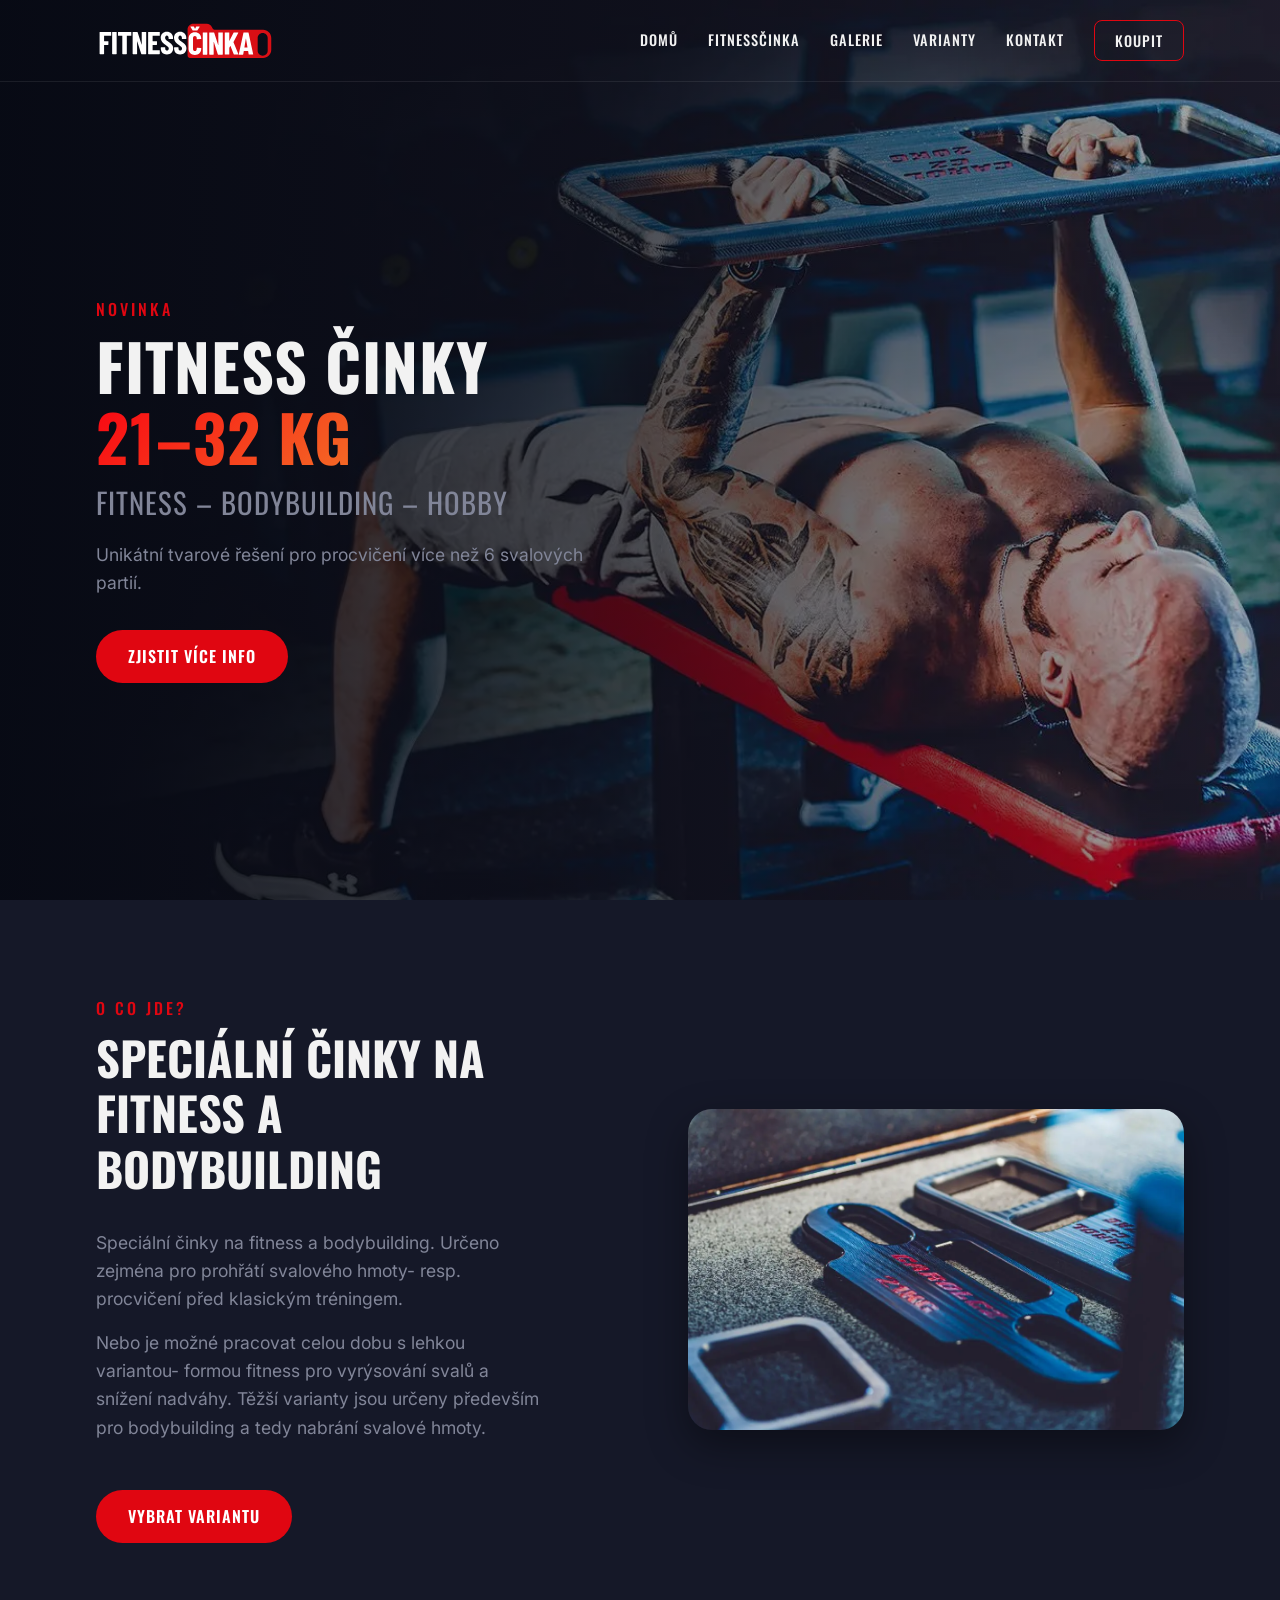
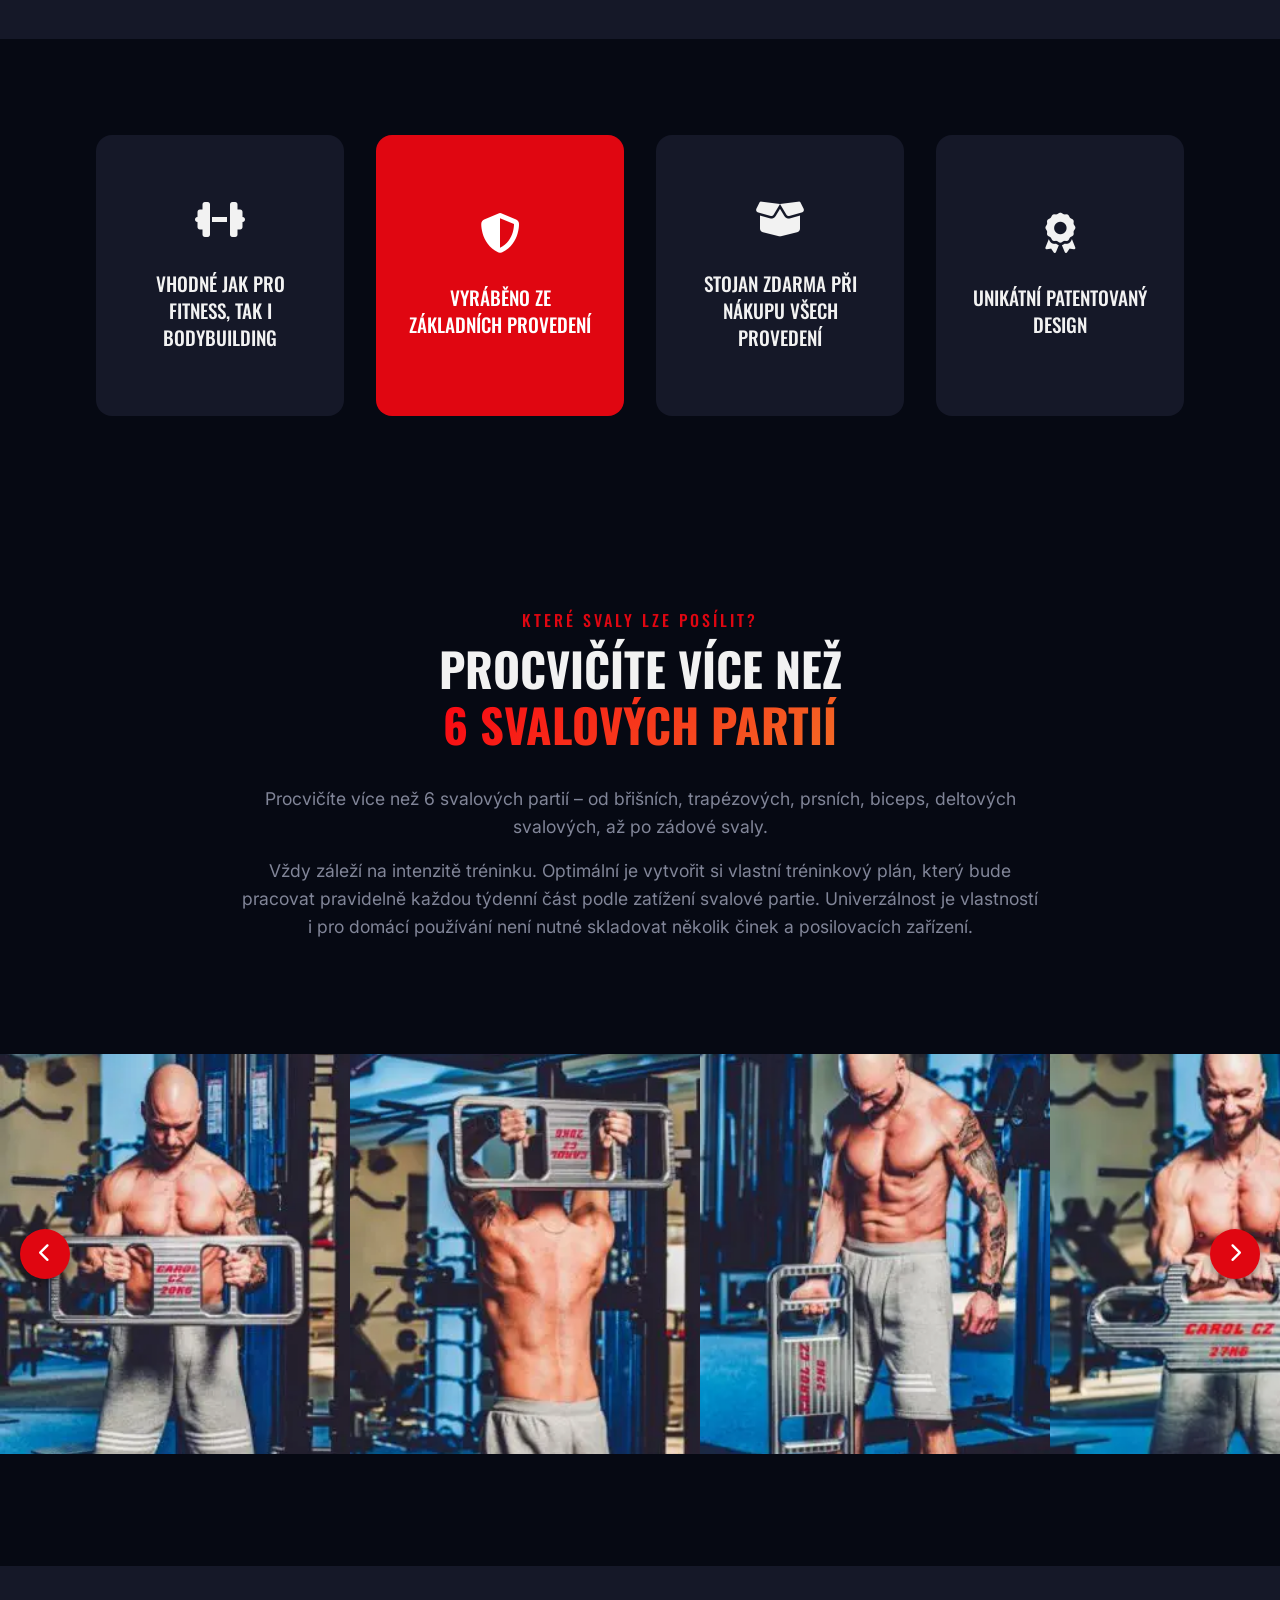
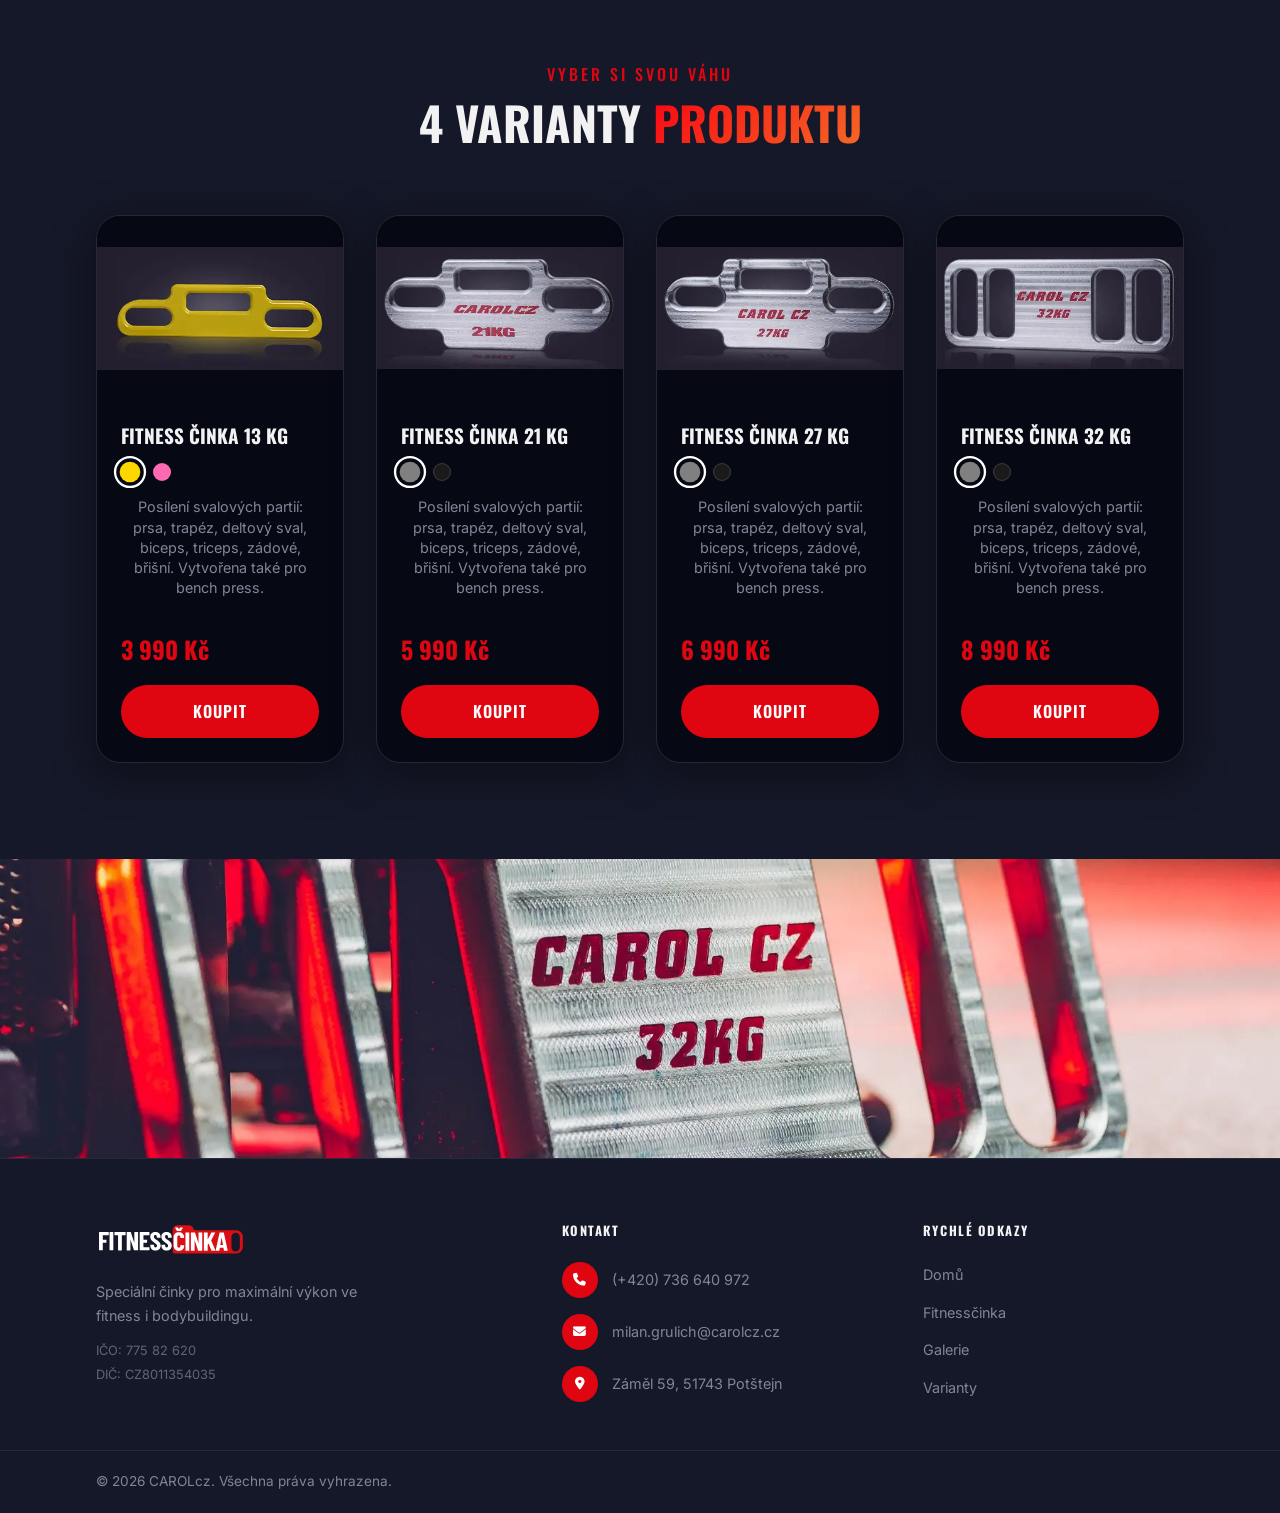
==== commit ede8378d: "responzivita-ico" ====
--- a/index.html
+++ b/index.html
@@ -341,6 +341,10 @@
                     <img src="Obrazky/svg/logo.svg" alt="Fitnessčinka Logo" width="150" height="auto">
                 </a>
                 <p class="footer__text">Speciální činky pro maximální výkon ve fitness i bodybuildingu.</p>
+                <p class="footer__billing">
+                    <span>IČO: 775 82 620</span>
+                    <span>DIČ: CZ8011354035</span>
+                </p>
             </div>
 
             <!-- Sloupec 2: Kontakt -->
--- a/style.css
+++ b/style.css
@@ -727,7 +727,7 @@
 
 .product-card__colors {
     display: flex;
-    gap: 8px;
+    gap: 14px;
     margin-bottom: var(--spacing-sm);
 }
 
@@ -854,6 +854,16 @@
     font-size: 0.9rem;
     line-height: 1.7;
     max-width: 280px;
+    margin-bottom: 12px;
+}
+
+.footer__billing {
+    display: flex;
+    flex-direction: column;
+    gap: 4px;
+    font-size: 0.8rem;
+    color: var(--text-muted);
+    opacity: 0.7;
 }
 
 .footer__title {
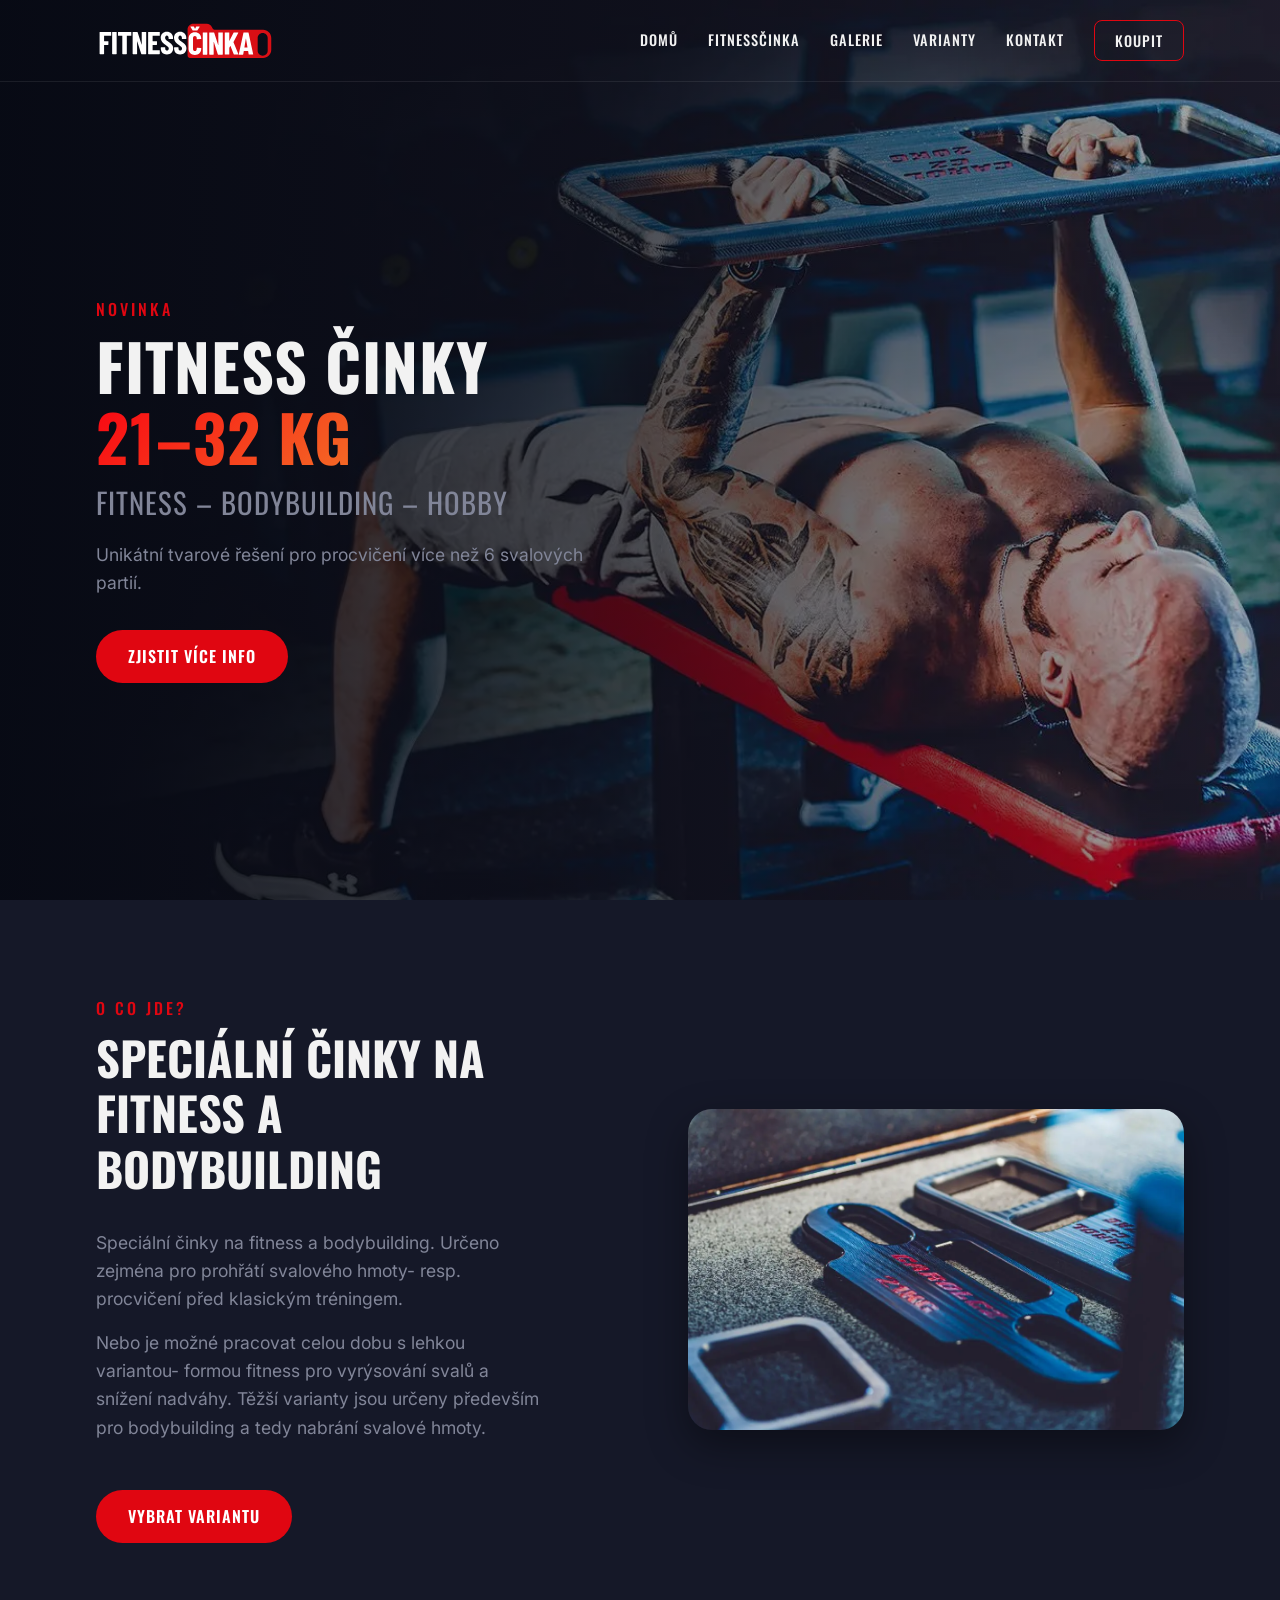
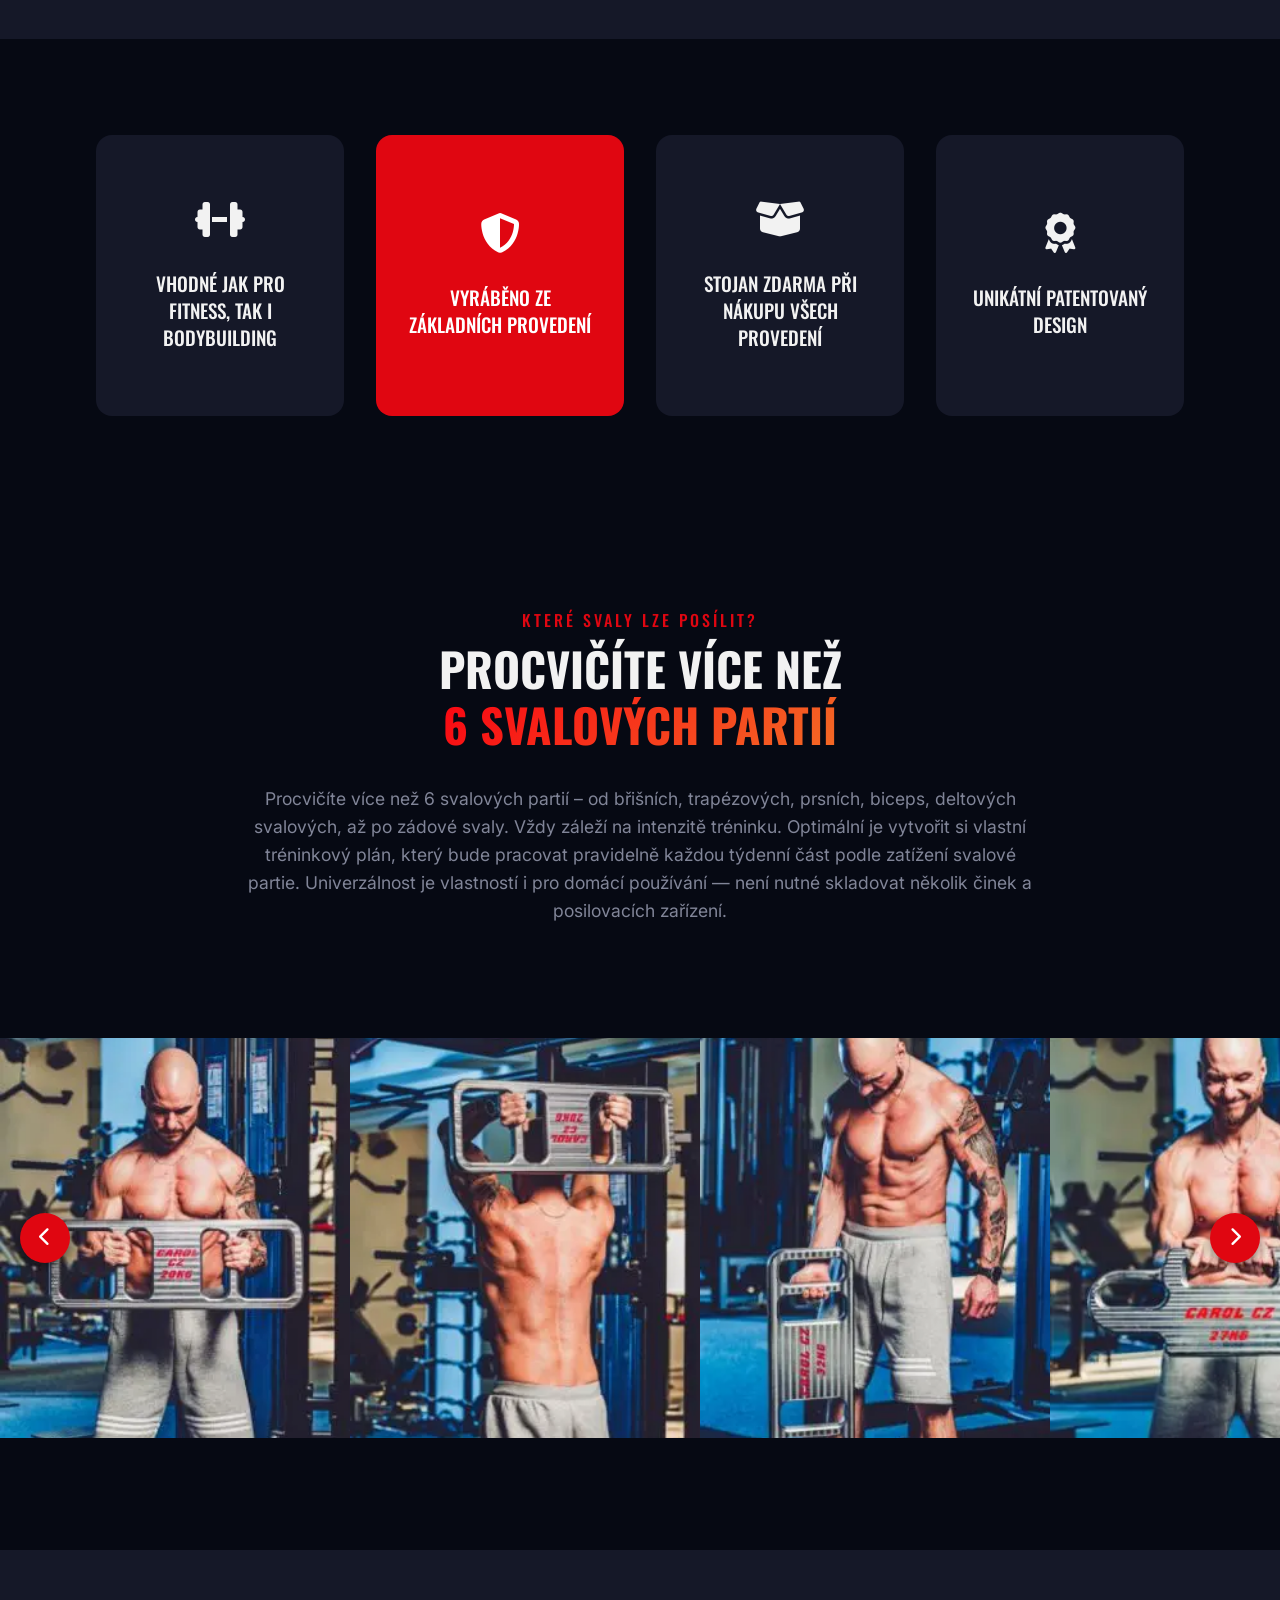
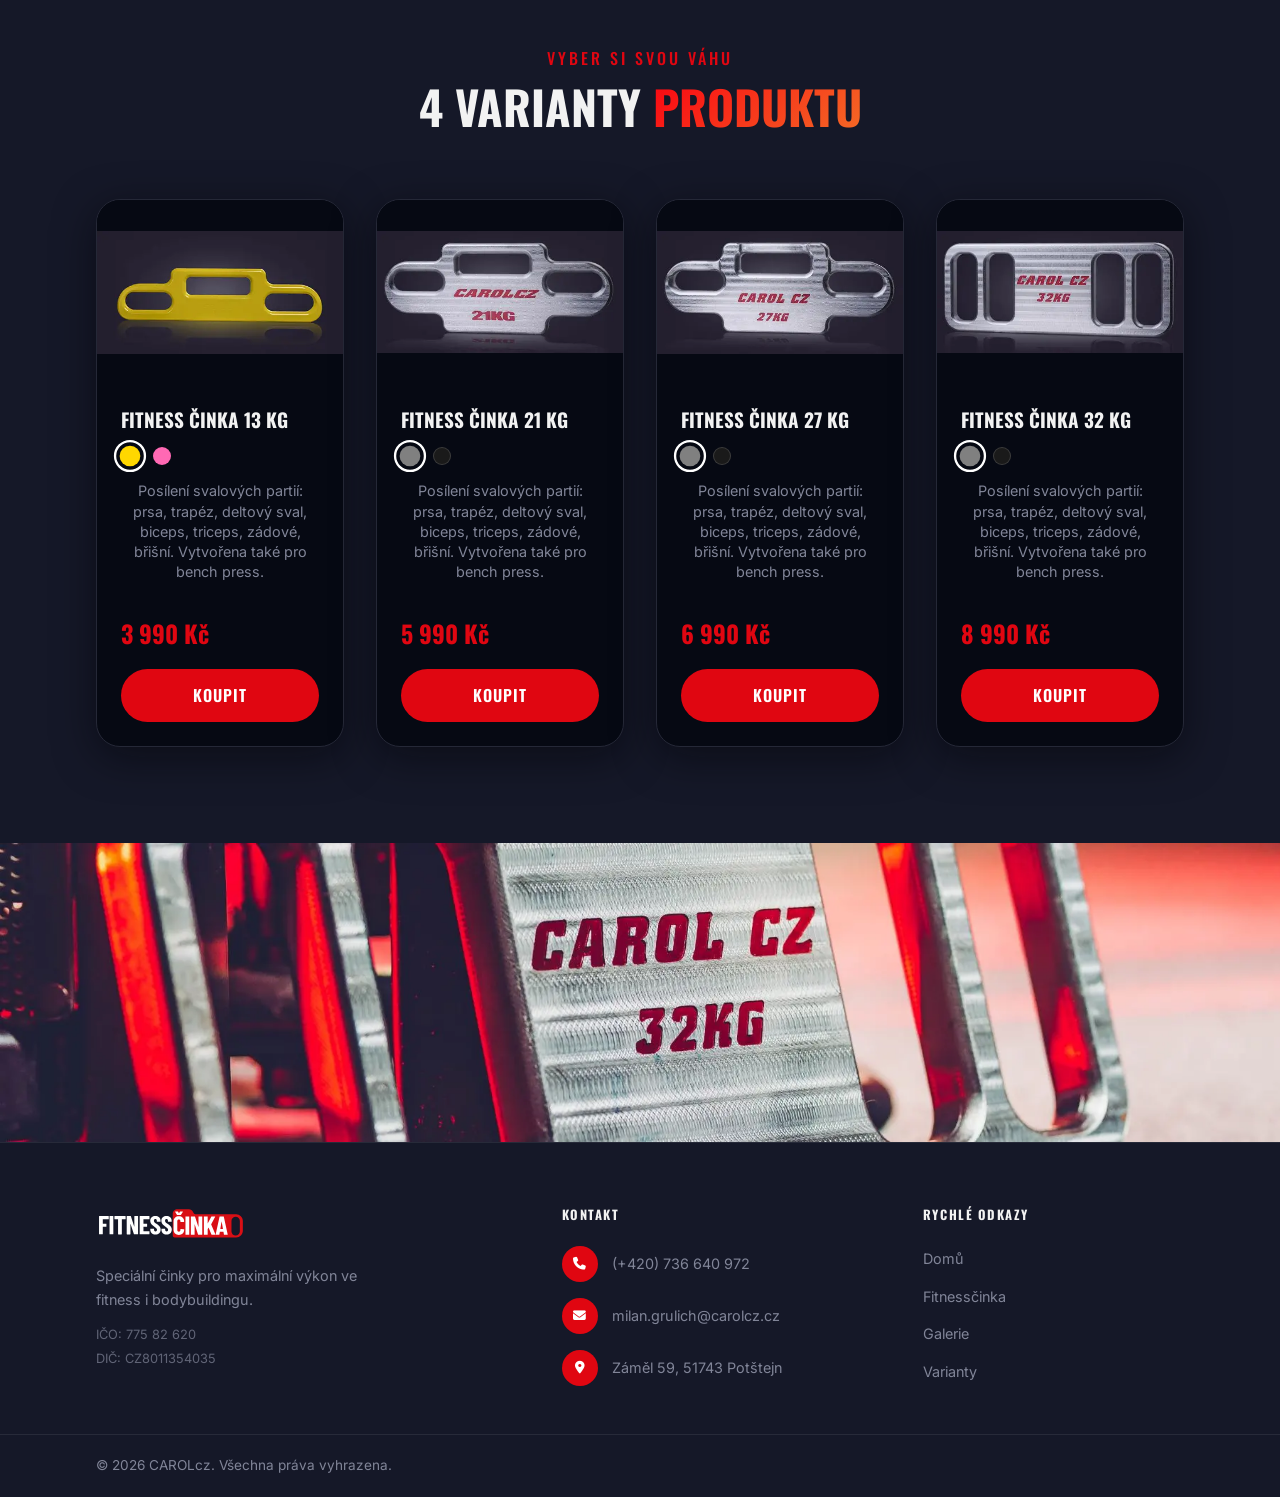
==== commit 07c14811: "paragraph tg" ====
--- a/index.html
+++ b/index.html
@@ -149,12 +149,10 @@
                 <div class="section-desc-center">
                     <p class="section-desc">
                         Procvičíte více než 6 svalových partií – od břišních, trapézových, prsních, biceps, deltových
-                        svalových, až po zádové svaly.
-                    </p>
-                    <p class="section-desc">
-                        Vždy záleží na intenzitě tréninku. Optimální je vytvořit si vlastní tréninkový plán, který bude
-                        pracovat pravidelně každou týdenní část podle zatížení svalové partie. Univerzálnost je
-                        vlastností i pro domácí používání není nutné skladovat několik činek a posilovacích zařízení.
+                        svalových, až po zádové svaly. Vždy záleží na intenzitě tréninku. Optimální je vytvořit si
+                        vlastní tréninkový plán, který bude pracovat pravidelně každou týdenní část podle zatížení
+                        svalové partie. Univerzálnost je vlastností i pro domácí používání — není nutné skladovat
+                        několik činek a posilovacích zařízení.
                     </p>
                 </div>
             </div>
